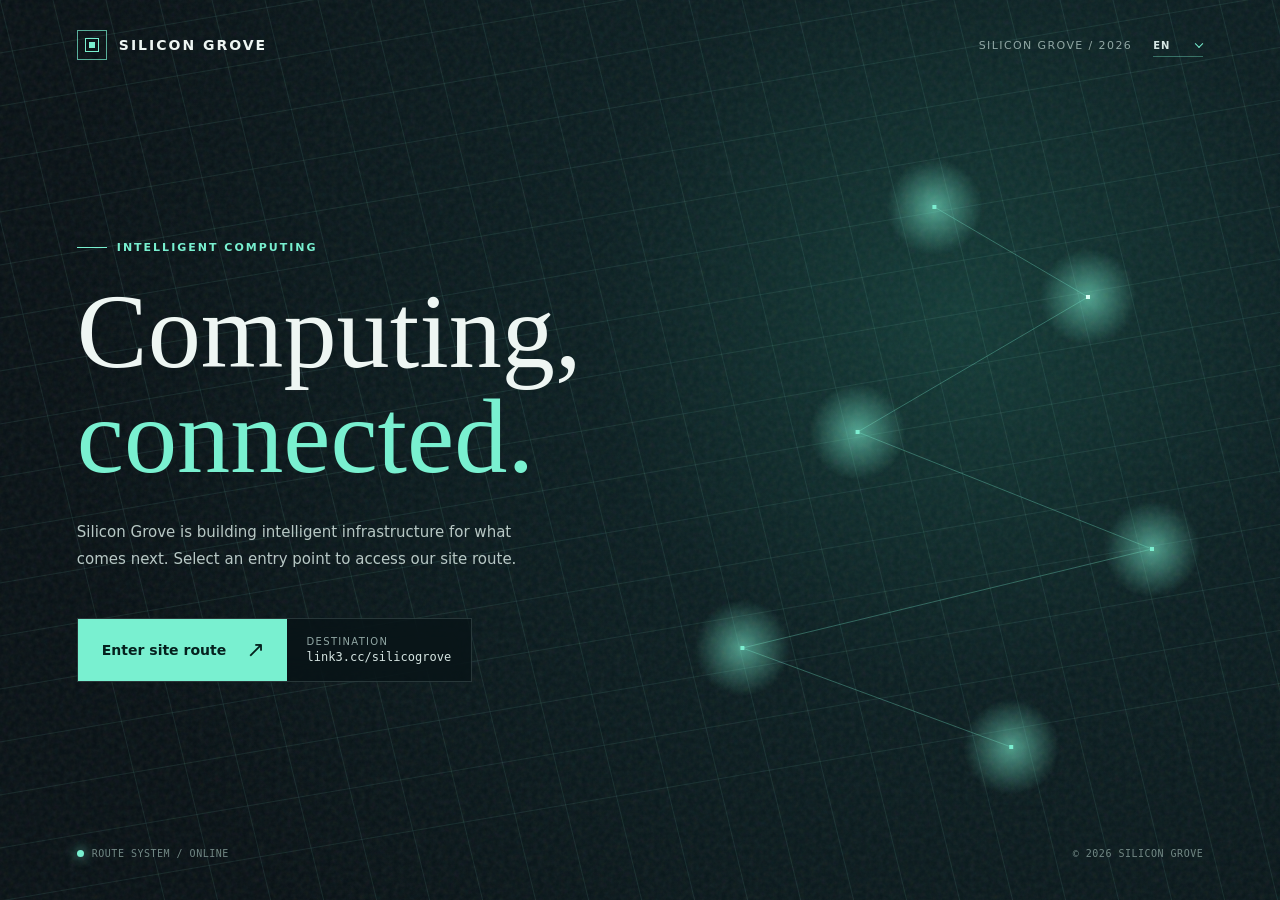
==== index.html @ fe54d69f "feat: add multilingual landing page support" ====
<!doctype html>
<html lang="zh-CN">
  <head>
    <meta charset="UTF-8" />
    <meta name="viewport" content="width=device-width, initial-scale=1" />
    <meta name="theme-color" content="#071014" />
    <meta
      name="description"
      content="硅碳智能 - 面向智能计算的站点路由。"
    />
    <title>硅碳智能 | Silicon Grove</title>
    <style>
      :root {
        color-scheme: dark;
        --ink: #eef6f3;
        --quiet: #91a7a4;
        --line: rgba(200, 234, 226, 0.16);
        --aqua: #79f0d0;
        --deep: #071014;
      }

      * { box-sizing: border-box; }

      html, body { min-height: 100%; }

      body {
        margin: 0;
        overflow-x: hidden;
        color: var(--ink);
        background: var(--deep);
        font-family: Inter, "PingFang SC", "Microsoft YaHei", system-ui, sans-serif;
      }

      #field {
        position: fixed;
        inset: 0;
        width: 100%;
        height: 100%;
        z-index: -2;
      }

      .grain {
        position: fixed;
        inset: 0;
        z-index: -1;
        opacity: .3;
        pointer-events: none;
        background-image: url("data:image/svg+xml,%3Csvg viewBox='0 0 180 180' xmlns='http://www.w3.org/2000/svg'%3E%3Cfilter id='n'%3E%3CfeTurbulence type='fractalNoise' baseFrequency='.9' numOctaves='4' stitchTiles='stitch'/%3E%3C/filter%3E%3Crect width='100%25' height='100%25' filter='url(%23n)' opacity='.28'/%3E%3C/svg%3E");
      }

      .shell {
        min-height: 100svh;
        max-width: 1500px;
        margin: auto;
        padding: 30px clamp(24px, 6vw, 92px) 38px;
        display: grid;
        grid-template-rows: auto 1fr auto;
      }

      header { display: flex; align-items: center; justify-content: space-between; gap: 22px; }

      .mark { display: flex; align-items: center; gap: 12px; }

      .mark-icon {
        width: 30px;
        height: 30px;
        display: grid;
        place-items: center;
        border: 1px solid rgba(121, 240, 208, .7);
        position: relative;
      }

      .mark-icon::before, .mark-icon::after {
        content: "";
        position: absolute;
        inset: 7px;
        border: 1px solid var(--aqua);
      }
      .mark-icon::after { inset: 11px; background: var(--aqua); }

      .mark-text { font-size: 14px; letter-spacing: 2px; font-weight: 600; }
      .header-tools { display: flex; align-items: center; gap: 21px; }
      .locale { color: var(--quiet); font-size: 11px; letter-spacing: 1.4px; }
      .language-picker { position: relative; }
      .language-picker::after { content: ""; position: absolute; right: 1px; top: 50%; width: 5px; height: 5px; border-right: 1px solid var(--aqua); border-bottom: 1px solid var(--aqua); transform: translateY(-70%) rotate(45deg); pointer-events: none; }
      .language-picker select { appearance: none; border: 0; border-bottom: 1px solid rgba(121, 240, 208, .38); border-radius: 0; padding: 5px 17px 5px 0; color: #d7e8e5; background: transparent; font: 600 10px/1 Inter, "PingFang SC", system-ui, sans-serif; letter-spacing: 1px; cursor: pointer; }
      .language-picker select:focus-visible { outline: 1px solid var(--aqua); outline-offset: 5px; }
      .language-picker option { color: var(--ink); background: #0b191c; }

      main { align-self: center; padding: 11vh 0 9vh; }

      .eyebrow {
        display: flex;
        align-items: center;
        gap: 10px;
        color: var(--aqua);
        margin-bottom: 25px;
        font-size: 11px;
        font-weight: 600;
        letter-spacing: 2px;
      }
      .eyebrow::before { content: ""; width: 30px; height: 1px; background: currentColor; }

      h1 {
        max-width: 850px;
        margin: 0;
        font-family: "Songti SC", "Noto Serif SC", Georgia, serif;
        font-size: clamp(52px, 8.3vw, 124px);
        font-weight: 500;
        line-height: .98;
        letter-spacing: 0;
      }
      h1 span { display: block; }
      h1 [data-i18n="headlineAccent"] { color: var(--aqua); }

      .sr-only { position: absolute; width: 1px; height: 1px; padding: 0; margin: -1px; overflow: hidden; clip: rect(0, 0, 0, 0); white-space: nowrap; border: 0; }

      .intro {
        max-width: 450px;
        margin: 31px 0 45px;
        color: #b8c8c5;
        font-size: 15px;
        line-height: 1.8;
      }

      .route {
        display: inline-flex;
        flex-wrap: wrap;
        align-items: stretch;
        border: 1px solid var(--line);
        background: rgba(5, 17, 20, .62);
        backdrop-filter: blur(12px);
      }

      .route a {
        min-height: 62px;
        display: flex;
        align-items: center;
        gap: 20px;
        padding: 0 22px 0 24px;
        color: #05211e;
        background: var(--aqua);
        text-decoration: none;
        font-size: 14px;
        font-weight: 700;
        transition: background .2s ease, transform .2s ease;
      }
      .route a:hover { background: #b8ffe9; }
      .route a:focus-visible { outline: 2px solid white; outline-offset: 3px; }
      .arrow { font-size: 22px; line-height: 1; font-weight: 400; }

      .route-meta {
        min-width: 180px;
        padding: 12px 20px;
        display: grid;
        align-content: center;
        gap: 3px;
      }
      .route-meta span { color: var(--quiet); font-size: 10px; letter-spacing: 1.3px; }
      .route-meta strong { font-family: ui-monospace, SFMono-Regular, Menlo, monospace; color: #d5e4e1; font-size: 12px; font-weight: 500; }

      footer { display: flex; justify-content: space-between; align-items: flex-end; gap: 24px; color: #718784; font-family: ui-monospace, SFMono-Regular, Menlo, monospace; font-size: 10px; line-height: 1.7; letter-spacing: .5px; }
      .status { display: flex; gap: 8px; align-items: center; }
      .status i { width: 7px; height: 7px; display: block; border-radius: 50%; background: var(--aqua); box-shadow: 0 0 12px var(--aqua); }

      @media (max-width: 560px) {
        .shell { padding: 22px 22px 27px; }
        .locale { display: none; }
        .header-tools { gap: 0; }
        main { padding: 9vh 0; }
        h1 { font-size: clamp(48px, 15vw, 76px); }
        .intro { margin: 25px 0 36px; font-size: 14px; }
        .route { display: flex; width: 100%; }
        .route a { flex: 1 1 100%; justify-content: space-between; }
        .route-meta { flex: 1 1 100%; border-top: 1px solid var(--line); }
        footer { align-items: flex-start; flex-direction: column; gap: 10px; }
      }
    </style>
  </head>
  <body>
    <canvas id="field" aria-hidden="true"></canvas>
    <div class="grain" aria-hidden="true"></div>
    <div class="shell">
      <header>
        <div class="mark" aria-label="Silicon Grove">
          <span class="mark-icon" aria-hidden="true"></span>
          <span class="mark-text" data-i18n="brand">硅碳智能</span>
        </div>
        <div class="header-tools">
          <span class="locale">SILICON GROVE / 2026</span>
          <label class="language-picker">
            <span class="sr-only">Language</span>
            <select id="language" aria-label="Language selector">
              <option value="en">EN</option>
              <option value="zh-CN">简中</option>
              <option value="ja">日本語</option>
              <option value="es">ES</option>
              <option value="fr">FR</option>
              <option value="ru">RU</option>
              <option value="ko">한국어</option>
              <option value="zh-TW">繁中</option>
            </select>
          </label>
        </div>
      </header>

      <main>
        <div class="eyebrow" data-i18n="eyebrow">INTELLIGENT COMPUTING</div>
        <h1><span data-i18n="headline">连接计算的</span><span data-i18n="headlineAccent">下一种可能</span></h1>
        <p class="intro" data-i18n="intro">硅碳智能正在构建面向未来的智能基础设施。请选择入口，进入我们的站点路由。</p>
        <div class="route">
          <a id="route-link" href="https://link3.cc/silicogrove" target="_blank" rel="noopener noreferrer" aria-label="Enter Silicon Grove site route (opens in a new window)">
            <span data-i18n="cta">进入站点路由</span><span class="arrow" aria-hidden="true">&#8599;</span>
          </a>
          <div class="route-meta">
            <span data-i18n="destination">DESTINATION</span>
            <strong>link3.cc/silicogrove</strong>
          </div>
        </div>
      </main>

      <footer>
        <div class="status"><i></i><span data-i18n="status">ROUTE SYSTEM / ONLINE</span></div>
        <span>&copy; 2026 SILICON GROVE</span>
      </footer>
    </div>
    <script>
      const translations = {
        en: { brand: 'SILICON GROVE', eyebrow: 'INTELLIGENT COMPUTING', headline: 'Computing,', headlineAccent: 'connected.', intro: 'Silicon Grove is building intelligent infrastructure for what comes next. Select an entry point to access our site route.', cta: 'Enter site route', destination: 'DESTINATION', status: 'ROUTE SYSTEM / ONLINE', title: 'Silicon Grove | Intelligent Computing', description: 'Silicon Grove - a route to intelligent computing.', aria: 'Enter the Silicon Grove site route (opens in a new window)' },
        'zh-CN': { brand: '硅碳智能', eyebrow: 'INTELLIGENT COMPUTING', headline: '连接计算的', headlineAccent: '下一种可能', intro: '硅碳智能正在构建面向未来的智能基础设施。请选择入口，进入我们的站点路由。', cta: '进入站点路由', destination: 'DESTINATION', status: 'ROUTE SYSTEM / ONLINE', title: '硅碳智能 | Silicon Grove', description: '硅碳智能 - 面向智能计算的站点路由。', aria: '进入硅碳智能站点路由（新窗口打开）' },
        ja: { brand: 'シリコン・グローブ', eyebrow: 'INTELLIGENT COMPUTING', headline: '計算をつなぐ、', headlineAccent: '次の可能性。', intro: 'Silicon Grove は、次代に向けたインテリジェント・インフラストラクチャを構築しています。入口を選択し、サイトルートへお進みください。', cta: 'サイトルートへ', destination: 'DESTINATION', status: 'ROUTE SYSTEM / ONLINE', title: 'Silicon Grove | インテリジェント・コンピューティング', description: 'Silicon Grove - インテリジェント・コンピューティングへのルート。', aria: 'Silicon Grove のサイトルートへ進む（新しいウィンドウで開きます）' },
        es: { brand: 'SILICON GROVE', eyebrow: 'COMPUTACIÓN INTELIGENTE', headline: 'Conectar el', headlineAccent: 'cómputo.', intro: 'Silicon Grove construye infraestructura inteligente para el futuro. Elige un acceso para entrar a nuestra ruta del sitio.', cta: 'Entrar a la ruta', destination: 'DESTINO', status: 'SISTEMA DE RUTA / EN LÍNEA', title: 'Silicon Grove | Computación inteligente', description: 'Silicon Grove - una ruta hacia la computación inteligente.', aria: 'Entrar a la ruta del sitio de Silicon Grove (se abre en una ventana nueva)' },
        fr: { brand: 'SILICON GROVE', eyebrow: 'INFORMATIQUE INTELLIGENTE', headline: 'Relier le', headlineAccent: 'calcul.', intro: 'Silicon Grove construit une infrastructure intelligente pour l’avenir. Sélectionnez une entrée pour accéder à notre itinéraire.', cta: 'Accéder au site', destination: 'DESTINATION', status: 'SYSTÈME DE ROUTAGE / EN LIGNE', title: 'Silicon Grove | Informatique intelligente', description: 'Silicon Grove - une voie vers l’informatique intelligente.', aria: 'Accéder à l’itinéraire du site Silicon Grove (s’ouvre dans une nouvelle fenêtre)' },
        ru: { brand: 'SILICON GROVE', eyebrow: 'ИНТЕЛЛЕКТУАЛЬНЫЕ ВЫЧИСЛЕНИЯ', headline: 'Соединяя', headlineAccent: 'вычисления.', intro: 'Silicon Grove создаёт интеллектуальную инфраструктуру для будущего. Выберите вход, чтобы перейти к маршруту сайта.', cta: 'Перейти к сайту', destination: 'НАЗНАЧЕНИЕ', status: 'СИСТЕМА МАРШРУТИЗАЦИИ / В СЕТИ', title: 'Silicon Grove | Интеллектуальные вычисления', description: 'Silicon Grove — маршрут к интеллектуальным вычислениям.', aria: 'Перейти к маршруту сайта Silicon Grove (откроется в новом окне)' },
        ko: { brand: '실리콘 그로브', eyebrow: 'INTELLIGENT COMPUTING', headline: '컴퓨팅을 잇는', headlineAccent: '다음 가능성.', intro: 'Silicon Grove는 미래를 위한 지능형 인프라를 구축합니다. 입구를 선택해 사이트 경로로 이동하세요.', cta: '사이트 경로로 이동', destination: 'DESTINATION', status: 'ROUTE SYSTEM / ONLINE', title: 'Silicon Grove | 지능형 컴퓨팅', description: 'Silicon Grove - 지능형 컴퓨팅을 향한 경로.', aria: 'Silicon Grove 사이트 경로로 이동 (새 창에서 열림)' },
        'zh-TW': { brand: '矽碳智能', eyebrow: 'INTELLIGENT COMPUTING', headline: '連結運算的', headlineAccent: '下一種可能', intro: '矽碳智能正在建構面向未來的智慧基礎設施。請選擇入口，進入我們的站點路由。', cta: '進入站點路由', destination: 'DESTINATION', status: 'ROUTE SYSTEM / ONLINE', title: '矽碳智能 | Silicon Grove', description: '矽碳智能 - 面向智慧運算的站點路由。', aria: '進入矽碳智能站點路由（新視窗開啟）' }
      };

      const languageSelect = document.getElementById('language');
      const routeLink = document.getElementById('route-link');
      const preferredLanguage = navigator.language === 'zh-TW' || navigator.language === 'zh-HK' ? 'zh-TW' : navigator.language.startsWith('zh') ? 'zh-CN' : navigator.language.slice(0, 2);
      const initialLanguage = localStorage.getItem('silicon-grove-language') || (translations[preferredLanguage] ? preferredLanguage : 'en');

      function setLanguage(language) {
        const content = translations[language] || translations.en;
        document.documentElement.lang = language;
        document.title = content.title;
        document.querySelector('meta[name="description"]').content = content.description;
        document.querySelectorAll('[data-i18n]').forEach((element) => { element.textContent = content[element.dataset.i18n]; });
        routeLink.setAttribute('aria-label', content.aria);
        languageSelect.value = language;
        localStorage.setItem('silicon-grove-language', language);
      }

      languageSelect.addEventListener('change', (event) => setLanguage(event.target.value));
      setLanguage(initialLanguage);

      const canvas = document.getElementById('field');
      const ctx = canvas.getContext('2d');
      let width, height, dpr;

      function draw() {
        dpr = Math.min(window.devicePixelRatio || 1, 2);
        width = window.innerWidth;
        height = window.innerHeight;
        canvas.width = width * dpr;
        canvas.height = height * dpr;
        canvas.style.width = width + 'px';
        canvas.style.height = height + 'px';
        ctx.setTransform(dpr, 0, 0, dpr, 0, 0);
        const gradient = ctx.createRadialGradient(width * .75, height * .35, 0, width * .75, height * .35, Math.max(width, height) * .7);
        gradient.addColorStop(0, '#123a36');
        gradient.addColorStop(.42, '#0a1d20');
        gradient.addColorStop(1, '#071014');
        ctx.fillStyle = gradient;
        ctx.fillRect(0, 0, width, height);

        const spacing = Math.max(48, Math.round(width / 24));
        ctx.strokeStyle = 'rgba(139, 223, 204, 0.10)';
        ctx.lineWidth = 1;
        for (let x = -spacing; x < width + spacing; x += spacing) {
          ctx.beginPath(); ctx.moveTo(x, 0); ctx.lineTo(x + width * .17, height); ctx.stroke();
        }
        for (let y = 0; y < height + spacing; y += spacing) {
          ctx.beginPath(); ctx.moveTo(0, y); ctx.lineTo(width, y - width * .17); ctx.stroke();
        }

        const nodes = [ [.73,.23], [.85,.33], [.67,.48], [.9,.61], [.58,.72], [.79,.83] ];
        ctx.strokeStyle = 'rgba(121, 240, 208, .32)';
        ctx.lineWidth = 1;
        for (let i = 0; i < nodes.length - 1; i++) {
          ctx.beginPath(); ctx.moveTo(nodes[i][0] * width, nodes[i][1] * height); ctx.lineTo(nodes[i + 1][0] * width, nodes[i + 1][1] * height); ctx.stroke();
        }
        nodes.forEach(([x, y], i) => {
          const px = x * width, py = y * height;
          const glow = ctx.createRadialGradient(px, py, 0, px, py, 48);
          glow.addColorStop(0, 'rgba(121, 240, 208, .6)'); glow.addColorStop(1, 'rgba(121, 240, 208, 0)');
          ctx.fillStyle = glow; ctx.fillRect(px - 48, py - 48, 96, 96);
          ctx.fillStyle = i === 1 ? '#d9fff4' : '#79f0d0'; ctx.fillRect(px - 2, py - 2, 4, 4);
        });
      }
      draw();
      window.addEventListener('resize', draw, { passive: true });
    </script>
  </body>
</html>
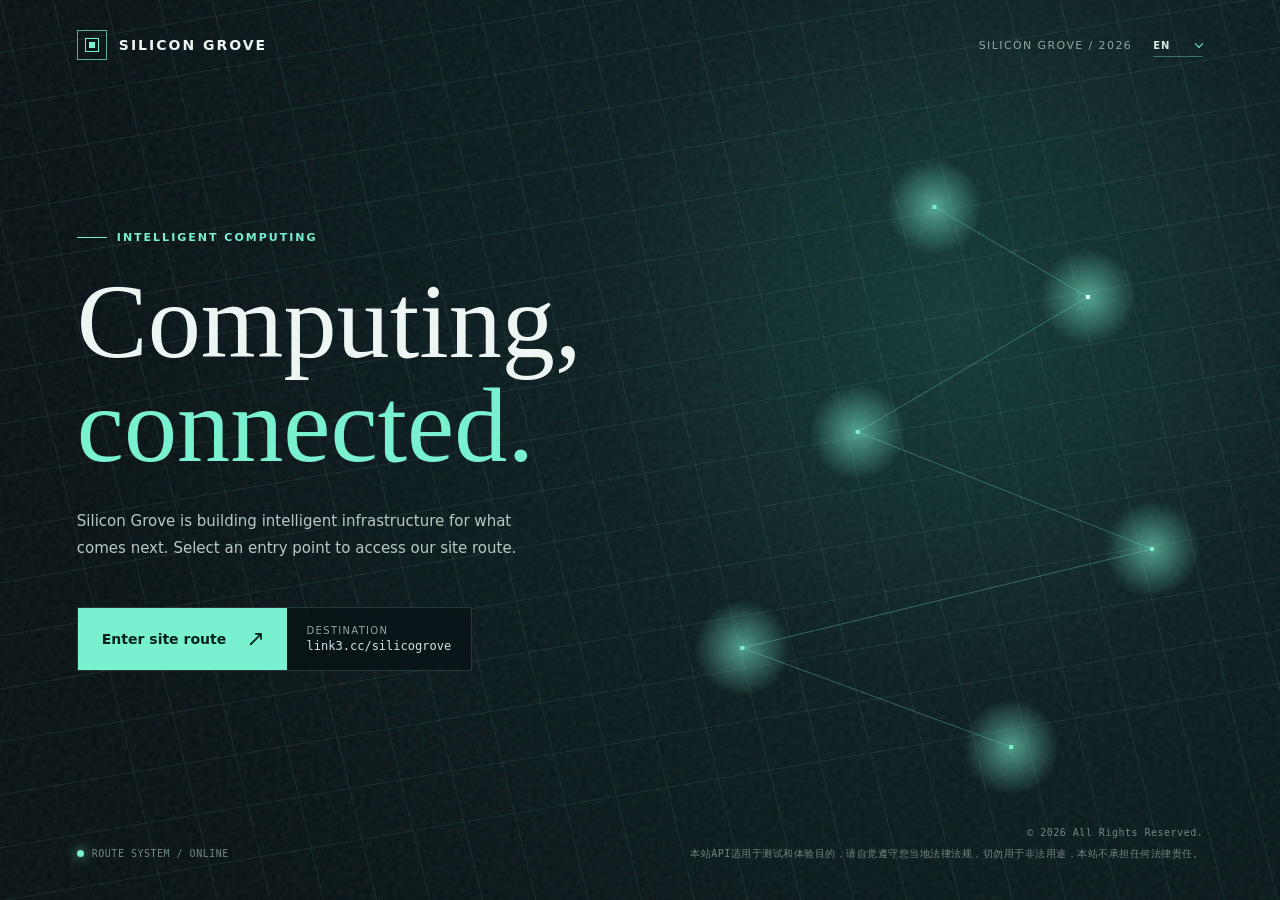
==== commit 9525badc: "Update site branding and footer notice" ====
--- a/index.html
+++ b/index.html
@@ -6,9 +6,9 @@
     <meta name="theme-color" content="#071014" />
     <meta
       name="description"
-      content="硅碳智能 - 面向智能计算的站点路由。"
+      content="硅碳森林 - 面向智能计算的站点路由。"
     />
-    <title>硅碳智能 | Silicon Grove</title>
+    <title>硅碳森林 | Silicon Grove</title>
     <style>
       :root {
         color-scheme: dark;
@@ -162,6 +162,9 @@
       footer { display: flex; justify-content: space-between; align-items: flex-end; gap: 24px; color: #718784; font-family: ui-monospace, SFMono-Regular, Menlo, monospace; font-size: 10px; line-height: 1.7; letter-spacing: .5px; }
       .status { display: flex; gap: 8px; align-items: center; }
       .status i { width: 7px; height: 7px; display: block; border-radius: 50%; background: var(--aqua); box-shadow: 0 0 12px var(--aqua); }
+      .legal { max-width: 720px; text-align: right; }
+      .legal p { margin: 0; }
+      .legal p + p { margin-top: 4px; }
 
       @media (max-width: 560px) {
         .shell { padding: 22px 22px 27px; }
@@ -174,6 +177,7 @@
         .route a { flex: 1 1 100%; justify-content: space-between; }
         .route-meta { flex: 1 1 100%; border-top: 1px solid var(--line); }
         footer { align-items: flex-start; flex-direction: column; gap: 10px; }
+        .legal { max-width: none; text-align: left; }
       }
     </style>
   </head>
@@ -184,7 +188,7 @@
       <header>
         <div class="mark" aria-label="Silicon Grove">
           <span class="mark-icon" aria-hidden="true"></span>
-          <span class="mark-text" data-i18n="brand">硅碳智能</span>
+          <span class="mark-text" data-i18n="brand">硅碳森林</span>
         </div>
         <div class="header-tools">
           <span class="locale">SILICON GROVE / 2026</span>
@@ -207,7 +211,7 @@
       <main>
         <div class="eyebrow" data-i18n="eyebrow">INTELLIGENT COMPUTING</div>
         <h1><span data-i18n="headline">连接计算的</span><span data-i18n="headlineAccent">下一种可能</span></h1>
-        <p class="intro" data-i18n="intro">硅碳智能正在构建面向未来的智能基础设施。请选择入口，进入我们的站点路由。</p>
+        <p class="intro" data-i18n="intro">硅碳森林正在构建面向未来的智能基础设施。请选择入口，进入我们的站点路由。</p>
         <div class="route">
           <a id="route-link" href="https://link3.cc/silicogrove" target="_blank" rel="noopener noreferrer" aria-label="Enter Silicon Grove site route (opens in a new window)">
             <span data-i18n="cta">进入站点路由</span><span class="arrow" aria-hidden="true">&#8599;</span>
@@ -221,19 +225,22 @@
 
       <footer>
         <div class="status"><i></i><span data-i18n="status">ROUTE SYSTEM / ONLINE</span></div>
-        <span>&copy; 2026 SILICON GROVE</span>
+        <div class="legal">
+          <p>&copy; 2026 All Rights Reserved.</p>
+          <p>本站API适用于测试和体验目的，请自觉遵守您当地法律法规，切勿用于非法用途，本站不承担任何法律责任。</p>
+        </div>
       </footer>
     </div>
     <script>
       const translations = {
         en: { brand: 'SILICON GROVE', eyebrow: 'INTELLIGENT COMPUTING', headline: 'Computing,', headlineAccent: 'connected.', intro: 'Silicon Grove is building intelligent infrastructure for what comes next. Select an entry point to access our site route.', cta: 'Enter site route', destination: 'DESTINATION', status: 'ROUTE SYSTEM / ONLINE', title: 'Silicon Grove | Intelligent Computing', description: 'Silicon Grove - a route to intelligent computing.', aria: 'Enter the Silicon Grove site route (opens in a new window)' },
-        'zh-CN': { brand: '硅碳智能', eyebrow: 'INTELLIGENT COMPUTING', headline: '连接计算的', headlineAccent: '下一种可能', intro: '硅碳智能正在构建面向未来的智能基础设施。请选择入口，进入我们的站点路由。', cta: '进入站点路由', destination: 'DESTINATION', status: 'ROUTE SYSTEM / ONLINE', title: '硅碳智能 | Silicon Grove', description: '硅碳智能 - 面向智能计算的站点路由。', aria: '进入硅碳智能站点路由（新窗口打开）' },
+        'zh-CN': { brand: '硅碳森林', eyebrow: 'INTELLIGENT COMPUTING', headline: '连接计算的', headlineAccent: '下一种可能', intro: '硅碳森林正在构建面向未来的智能基础设施。请选择入口，进入我们的站点路由。', cta: '进入站点路由', destination: 'DESTINATION', status: 'ROUTE SYSTEM / ONLINE', title: '硅碳森林 | Silicon Grove', description: '硅碳森林 - 面向智能计算的站点路由。', aria: '进入硅碳森林站点路由（新窗口打开）' },
         ja: { brand: 'シリコン・グローブ', eyebrow: 'INTELLIGENT COMPUTING', headline: '計算をつなぐ、', headlineAccent: '次の可能性。', intro: 'Silicon Grove は、次代に向けたインテリジェント・インフラストラクチャを構築しています。入口を選択し、サイトルートへお進みください。', cta: 'サイトルートへ', destination: 'DESTINATION', status: 'ROUTE SYSTEM / ONLINE', title: 'Silicon Grove | インテリジェント・コンピューティング', description: 'Silicon Grove - インテリジェント・コンピューティングへのルート。', aria: 'Silicon Grove のサイトルートへ進む（新しいウィンドウで開きます）' },
         es: { brand: 'SILICON GROVE', eyebrow: 'COMPUTACIÓN INTELIGENTE', headline: 'Conectar el', headlineAccent: 'cómputo.', intro: 'Silicon Grove construye infraestructura inteligente para el futuro. Elige un acceso para entrar a nuestra ruta del sitio.', cta: 'Entrar a la ruta', destination: 'DESTINO', status: 'SISTEMA DE RUTA / EN LÍNEA', title: 'Silicon Grove | Computación inteligente', description: 'Silicon Grove - una ruta hacia la computación inteligente.', aria: 'Entrar a la ruta del sitio de Silicon Grove (se abre en una ventana nueva)' },
         fr: { brand: 'SILICON GROVE', eyebrow: 'INFORMATIQUE INTELLIGENTE', headline: 'Relier le', headlineAccent: 'calcul.', intro: 'Silicon Grove construit une infrastructure intelligente pour l’avenir. Sélectionnez une entrée pour accéder à notre itinéraire.', cta: 'Accéder au site', destination: 'DESTINATION', status: 'SYSTÈME DE ROUTAGE / EN LIGNE', title: 'Silicon Grove | Informatique intelligente', description: 'Silicon Grove - une voie vers l’informatique intelligente.', aria: 'Accéder à l’itinéraire du site Silicon Grove (s’ouvre dans une nouvelle fenêtre)' },
         ru: { brand: 'SILICON GROVE', eyebrow: 'ИНТЕЛЛЕКТУАЛЬНЫЕ ВЫЧИСЛЕНИЯ', headline: 'Соединяя', headlineAccent: 'вычисления.', intro: 'Silicon Grove создаёт интеллектуальную инфраструктуру для будущего. Выберите вход, чтобы перейти к маршруту сайта.', cta: 'Перейти к сайту', destination: 'НАЗНАЧЕНИЕ', status: 'СИСТЕМА МАРШРУТИЗАЦИИ / В СЕТИ', title: 'Silicon Grove | Интеллектуальные вычисления', description: 'Silicon Grove — маршрут к интеллектуальным вычислениям.', aria: 'Перейти к маршруту сайта Silicon Grove (откроется в новом окне)' },
         ko: { brand: '실리콘 그로브', eyebrow: 'INTELLIGENT COMPUTING', headline: '컴퓨팅을 잇는', headlineAccent: '다음 가능성.', intro: 'Silicon Grove는 미래를 위한 지능형 인프라를 구축합니다. 입구를 선택해 사이트 경로로 이동하세요.', cta: '사이트 경로로 이동', destination: 'DESTINATION', status: 'ROUTE SYSTEM / ONLINE', title: 'Silicon Grove | 지능형 컴퓨팅', description: 'Silicon Grove - 지능형 컴퓨팅을 향한 경로.', aria: 'Silicon Grove 사이트 경로로 이동 (새 창에서 열림)' },
-        'zh-TW': { brand: '矽碳智能', eyebrow: 'INTELLIGENT COMPUTING', headline: '連結運算的', headlineAccent: '下一種可能', intro: '矽碳智能正在建構面向未來的智慧基礎設施。請選擇入口，進入我們的站點路由。', cta: '進入站點路由', destination: 'DESTINATION', status: 'ROUTE SYSTEM / ONLINE', title: '矽碳智能 | Silicon Grove', description: '矽碳智能 - 面向智慧運算的站點路由。', aria: '進入矽碳智能站點路由（新視窗開啟）' }
+        'zh-TW': { brand: '矽碳森林', eyebrow: 'INTELLIGENT COMPUTING', headline: '連結運算的', headlineAccent: '下一種可能', intro: '矽碳森林正在建構面向未來的智慧基礎設施。請選擇入口，進入我們的站點路由。', cta: '進入站點路由', destination: 'DESTINATION', status: 'ROUTE SYSTEM / ONLINE', title: '矽碳森林 | Silicon Grove', description: '矽碳森林 - 面向智慧運算的站點路由。', aria: '進入矽碳森林站點路由（新視窗開啟）' }
       };
 
       const languageSelect = document.getElementById('language');
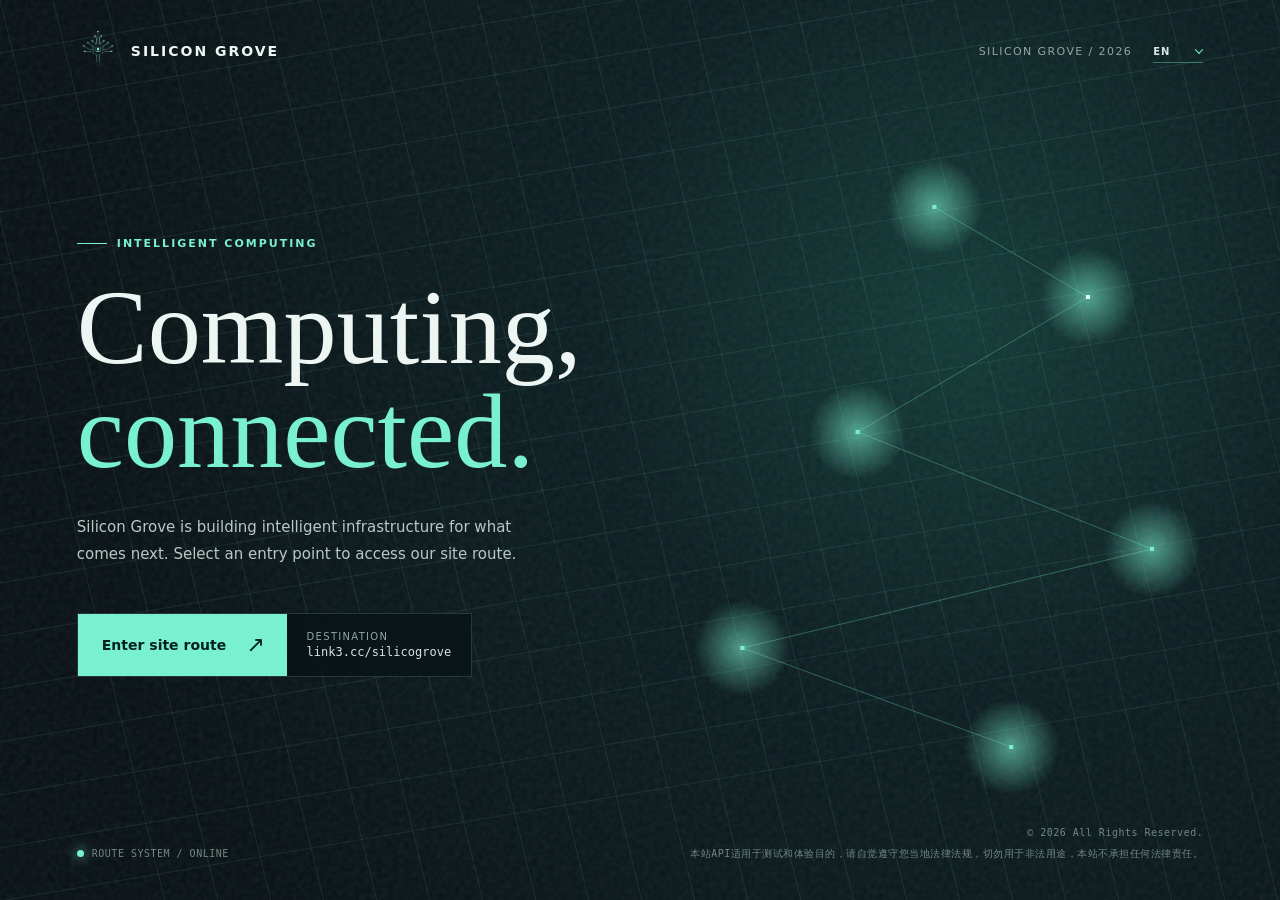
==== commit 385df9e8: "Replace site logo assets" ====
--- a/index.html
+++ b/index.html
@@ -1,14 +1,15 @@
 <!doctype html>
-<html lang="zh-CN">
+<html lang="en">
   <head>
     <meta charset="UTF-8" />
     <meta name="viewport" content="width=device-width, initial-scale=1" />
     <meta name="theme-color" content="#071014" />
+    <link rel="icon" href="/favicon.png" type="image/png" />
     <meta
       name="description"
-      content="硅碳森林 - 面向智能计算的站点路由。"
+      content="Silicon Grove - a route to intelligent computing."
     />
-    <title>硅碳森林 | Silicon Grove</title>
+    <title>Silicon Grove | Intelligent Computing</title>
     <style>
       :root {
         color-scheme: dark;
@@ -62,21 +63,12 @@
       .mark { display: flex; align-items: center; gap: 12px; }
 
       .mark-icon {
-        width: 30px;
-        height: 30px;
-        display: grid;
-        place-items: center;
-        border: 1px solid rgba(121, 240, 208, .7);
-        position: relative;
-      }
-
-      .mark-icon::before, .mark-icon::after {
-        content: "";
-        position: absolute;
-        inset: 7px;
-        border: 1px solid var(--aqua);
-      }
-      .mark-icon::after { inset: 11px; background: var(--aqua); }
+        width: 42px;
+        height: 42px;
+        display: block;
+        flex: 0 0 42px;
+        object-fit: contain;
+      }
 
       .mark-text { font-size: 14px; letter-spacing: 2px; font-weight: 600; }
       .header-tools { display: flex; align-items: center; gap: 21px; }
@@ -187,8 +179,8 @@
     <div class="shell">
       <header>
         <div class="mark" aria-label="Silicon Grove">
-          <span class="mark-icon" aria-hidden="true"></span>
-          <span class="mark-text" data-i18n="brand">硅碳森林</span>
+          <img class="mark-icon" src="/assets/silicogrove-mark.png" alt="" />
+          <span class="mark-text" data-i18n="brand">SILICON GROVE</span>
         </div>
         <div class="header-tools">
           <span class="locale">SILICON GROVE / 2026</span>
@@ -210,11 +202,11 @@
 
       <main>
         <div class="eyebrow" data-i18n="eyebrow">INTELLIGENT COMPUTING</div>
-        <h1><span data-i18n="headline">连接计算的</span><span data-i18n="headlineAccent">下一种可能</span></h1>
-        <p class="intro" data-i18n="intro">硅碳森林正在构建面向未来的智能基础设施。请选择入口，进入我们的站点路由。</p>
+        <h1><span data-i18n="headline">Computing,</span><span data-i18n="headlineAccent">connected.</span></h1>
+        <p class="intro" data-i18n="intro">Silicon Grove is building intelligent infrastructure for what comes next. Select an entry point to access our site route.</p>
         <div class="route">
           <a id="route-link" href="https://link3.cc/silicogrove" target="_blank" rel="noopener noreferrer" aria-label="Enter Silicon Grove site route (opens in a new window)">
-            <span data-i18n="cta">进入站点路由</span><span class="arrow" aria-hidden="true">&#8599;</span>
+            <span data-i18n="cta">Enter site route</span><span class="arrow" aria-hidden="true">&#8599;</span>
           </a>
           <div class="route-meta">
             <span data-i18n="destination">DESTINATION</span>
@@ -245,8 +237,7 @@
 
       const languageSelect = document.getElementById('language');
       const routeLink = document.getElementById('route-link');
-      const preferredLanguage = navigator.language === 'zh-TW' || navigator.language === 'zh-HK' ? 'zh-TW' : navigator.language.startsWith('zh') ? 'zh-CN' : navigator.language.slice(0, 2);
-      const initialLanguage = localStorage.getItem('silicon-grove-language') || (translations[preferredLanguage] ? preferredLanguage : 'en');
+      const initialLanguage = localStorage.getItem('silicon-grove-language') || 'en';
 
       function setLanguage(language) {
         const content = translations[language] || translations.en;
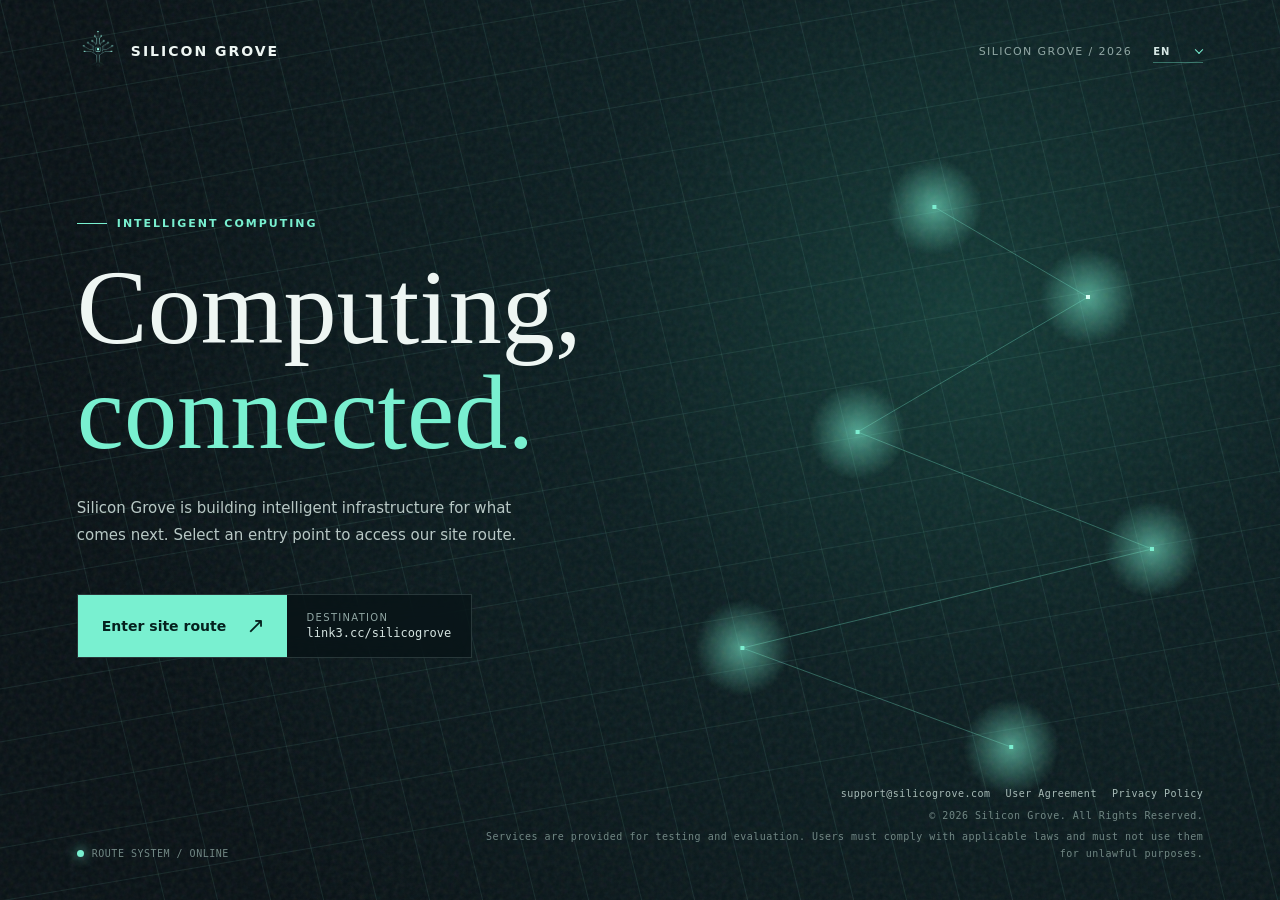
==== commit b5312c7f: "Add multilingual legal and contact footer" ====
--- a/index.html
+++ b/index.html
@@ -157,6 +157,21 @@
       .legal { max-width: 720px; text-align: right; }
       .legal p { margin: 0; }
       .legal p + p { margin-top: 4px; }
+      .footer-links { margin-bottom: 5px; display: flex; flex-wrap: wrap; justify-content: flex-end; gap: 7px 15px; }
+      .footer-links a, .footer-links button { padding: 0; border: 0; color: #a7bbb7; background: none; font: inherit; letter-spacing: inherit; text-decoration: none; cursor: pointer; }
+      .footer-links a:hover, .footer-links button:hover { color: var(--aqua); }
+      .footer-links a:focus-visible, .footer-links button:focus-visible { outline: 1px solid var(--aqua); outline-offset: 4px; }
+
+      .legal-dialog { width: min(680px, calc(100vw - 36px)); max-height: min(760px, calc(100svh - 36px)); padding: 0; border: 1px solid rgba(121, 240, 208, .3); color: var(--ink); background: #0a171a; box-shadow: 0 24px 80px rgba(0, 0, 0, .55); }
+      .legal-dialog::backdrop { background: rgba(2, 8, 10, .78); backdrop-filter: blur(5px); }
+      .dialog-header { min-height: 68px; padding: 18px 20px 18px 24px; display: flex; align-items: center; justify-content: space-between; gap: 20px; border-bottom: 1px solid var(--line); }
+      .dialog-header h2 { margin: 0; font-size: 18px; font-weight: 600; }
+      .dialog-close { width: 32px; height: 32px; flex: 0 0 32px; display: grid; place-items: center; padding: 0; border: 1px solid var(--line); color: var(--ink); background: transparent; font-size: 22px; line-height: 1; cursor: pointer; }
+      .dialog-close:hover { border-color: var(--aqua); color: var(--aqua); }
+      .dialog-close:focus-visible { outline: 2px solid var(--aqua); outline-offset: 2px; }
+      .dialog-body { max-height: calc(100svh - 142px); padding: 22px 24px 28px; overflow-y: auto; color: #b8c8c5; font-size: 14px; line-height: 1.8; }
+      .dialog-body p { margin: 0 0 16px; }
+      .dialog-body p:last-child { margin-bottom: 0; }
 
       @media (max-width: 560px) {
         .shell { padding: 22px 22px 27px; }
@@ -170,6 +185,9 @@
         .route-meta { flex: 1 1 100%; border-top: 1px solid var(--line); }
         footer { align-items: flex-start; flex-direction: column; gap: 10px; }
         .legal { max-width: none; text-align: left; }
+        .footer-links { justify-content: flex-start; }
+        .dialog-header { padding-left: 18px; }
+        .dialog-body { padding: 20px 18px 24px; }
       }
     </style>
   </head>
@@ -218,39 +236,240 @@
       <footer>
         <div class="status"><i></i><span data-i18n="status">ROUTE SYSTEM / ONLINE</span></div>
         <div class="legal">
-          <p>&copy; 2026 All Rights Reserved.</p>
-          <p>本站API适用于测试和体验目的，请自觉遵守您当地法律法规，切勿用于非法用途，本站不承担任何法律责任。</p>
+          <nav class="footer-links" aria-label="Legal and contact">
+            <a href="mailto:support@silicogrove.com">support@silicogrove.com</a>
+            <button type="button" data-legal="terms" data-i18n="terms">User Agreement</button>
+            <button type="button" data-legal="privacy" data-i18n="privacy">Privacy Policy</button>
+          </nav>
+          <p data-i18n="copyright">&copy; 2026 Silicon Grove. All Rights Reserved.</p>
+          <p data-i18n="disclaimer">Services are provided for testing and evaluation. Users must comply with applicable laws and must not use them for unlawful purposes.</p>
         </div>
       </footer>
     </div>
+    <dialog class="legal-dialog" id="legal-dialog" aria-labelledby="legal-title">
+      <div class="dialog-header">
+        <h2 id="legal-title"></h2>
+        <button class="dialog-close" id="legal-close" type="button" aria-label="Close">&times;</button>
+      </div>
+      <div class="dialog-body" id="legal-body"></div>
+    </dialog>
     <script>
       const translations = {
-        en: { brand: 'SILICON GROVE', eyebrow: 'INTELLIGENT COMPUTING', headline: 'Computing,', headlineAccent: 'connected.', intro: 'Silicon Grove is building intelligent infrastructure for what comes next. Select an entry point to access our site route.', cta: 'Enter site route', destination: 'DESTINATION', status: 'ROUTE SYSTEM / ONLINE', title: 'Silicon Grove | Intelligent Computing', description: 'Silicon Grove - a route to intelligent computing.', aria: 'Enter the Silicon Grove site route (opens in a new window)' },
-        'zh-CN': { brand: '硅碳森林', eyebrow: 'INTELLIGENT COMPUTING', headline: '连接计算的', headlineAccent: '下一种可能', intro: '硅碳森林正在构建面向未来的智能基础设施。请选择入口，进入我们的站点路由。', cta: '进入站点路由', destination: 'DESTINATION', status: 'ROUTE SYSTEM / ONLINE', title: '硅碳森林 | Silicon Grove', description: '硅碳森林 - 面向智能计算的站点路由。', aria: '进入硅碳森林站点路由（新窗口打开）' },
-        ja: { brand: 'シリコン・グローブ', eyebrow: 'INTELLIGENT COMPUTING', headline: '計算をつなぐ、', headlineAccent: '次の可能性。', intro: 'Silicon Grove は、次代に向けたインテリジェント・インフラストラクチャを構築しています。入口を選択し、サイトルートへお進みください。', cta: 'サイトルートへ', destination: 'DESTINATION', status: 'ROUTE SYSTEM / ONLINE', title: 'Silicon Grove | インテリジェント・コンピューティング', description: 'Silicon Grove - インテリジェント・コンピューティングへのルート。', aria: 'Silicon Grove のサイトルートへ進む（新しいウィンドウで開きます）' },
-        es: { brand: 'SILICON GROVE', eyebrow: 'COMPUTACIÓN INTELIGENTE', headline: 'Conectar el', headlineAccent: 'cómputo.', intro: 'Silicon Grove construye infraestructura inteligente para el futuro. Elige un acceso para entrar a nuestra ruta del sitio.', cta: 'Entrar a la ruta', destination: 'DESTINO', status: 'SISTEMA DE RUTA / EN LÍNEA', title: 'Silicon Grove | Computación inteligente', description: 'Silicon Grove - una ruta hacia la computación inteligente.', aria: 'Entrar a la ruta del sitio de Silicon Grove (se abre en una ventana nueva)' },
-        fr: { brand: 'SILICON GROVE', eyebrow: 'INFORMATIQUE INTELLIGENTE', headline: 'Relier le', headlineAccent: 'calcul.', intro: 'Silicon Grove construit une infrastructure intelligente pour l’avenir. Sélectionnez une entrée pour accéder à notre itinéraire.', cta: 'Accéder au site', destination: 'DESTINATION', status: 'SYSTÈME DE ROUTAGE / EN LIGNE', title: 'Silicon Grove | Informatique intelligente', description: 'Silicon Grove - une voie vers l’informatique intelligente.', aria: 'Accéder à l’itinéraire du site Silicon Grove (s’ouvre dans une nouvelle fenêtre)' },
-        ru: { brand: 'SILICON GROVE', eyebrow: 'ИНТЕЛЛЕКТУАЛЬНЫЕ ВЫЧИСЛЕНИЯ', headline: 'Соединяя', headlineAccent: 'вычисления.', intro: 'Silicon Grove создаёт интеллектуальную инфраструктуру для будущего. Выберите вход, чтобы перейти к маршруту сайта.', cta: 'Перейти к сайту', destination: 'НАЗНАЧЕНИЕ', status: 'СИСТЕМА МАРШРУТИЗАЦИИ / В СЕТИ', title: 'Silicon Grove | Интеллектуальные вычисления', description: 'Silicon Grove — маршрут к интеллектуальным вычислениям.', aria: 'Перейти к маршруту сайта Silicon Grove (откроется в новом окне)' },
-        ko: { brand: '실리콘 그로브', eyebrow: 'INTELLIGENT COMPUTING', headline: '컴퓨팅을 잇는', headlineAccent: '다음 가능성.', intro: 'Silicon Grove는 미래를 위한 지능형 인프라를 구축합니다. 입구를 선택해 사이트 경로로 이동하세요.', cta: '사이트 경로로 이동', destination: 'DESTINATION', status: 'ROUTE SYSTEM / ONLINE', title: 'Silicon Grove | 지능형 컴퓨팅', description: 'Silicon Grove - 지능형 컴퓨팅을 향한 경로.', aria: 'Silicon Grove 사이트 경로로 이동 (새 창에서 열림)' },
-        'zh-TW': { brand: '矽碳森林', eyebrow: 'INTELLIGENT COMPUTING', headline: '連結運算的', headlineAccent: '下一種可能', intro: '矽碳森林正在建構面向未來的智慧基礎設施。請選擇入口，進入我們的站點路由。', cta: '進入站點路由', destination: 'DESTINATION', status: 'ROUTE SYSTEM / ONLINE', title: '矽碳森林 | Silicon Grove', description: '矽碳森林 - 面向智慧運算的站點路由。', aria: '進入矽碳森林站點路由（新視窗開啟）' }
+        en: { brand: 'SILICON GROVE', eyebrow: 'INTELLIGENT COMPUTING', headline: 'Computing,', headlineAccent: 'connected.', intro: 'Silicon Grove is building intelligent infrastructure for what comes next. Select an entry point to access our site route.', cta: 'Enter site route', destination: 'DESTINATION', status: 'ROUTE SYSTEM / ONLINE', terms: 'User Agreement', privacy: 'Privacy Policy', copyright: '© 2026 Silicon Grove. All Rights Reserved.', disclaimer: 'Services are provided for testing and evaluation. Users must comply with applicable laws and must not use them for unlawful purposes.', title: 'Silicon Grove | Intelligent Computing', description: 'Silicon Grove - a route to intelligent computing.', aria: 'Enter the Silicon Grove site route (opens in a new window)' },
+        'zh-CN': { brand: '硅碳森林', eyebrow: 'INTELLIGENT COMPUTING', headline: '连接计算的', headlineAccent: '下一种可能', intro: '硅碳森林正在构建面向未来的智能基础设施。请选择入口，进入我们的站点路由。', cta: '进入站点路由', destination: 'DESTINATION', status: 'ROUTE SYSTEM / ONLINE', terms: '用户协议', privacy: '隐私政策', copyright: '© 2026 硅碳森林。保留所有权利。', disclaimer: '本站服务仅用于测试和体验。用户须遵守所在地适用法律法规，不得将服务用于任何违法用途。', title: '硅碳森林 | Silicon Grove', description: '硅碳森林 - 面向智能计算的站点路由。', aria: '进入硅碳森林站点路由（新窗口打开）' },
+        ja: { brand: 'シリコン・グローブ', eyebrow: 'INTELLIGENT COMPUTING', headline: '計算をつなぐ、', headlineAccent: '次の可能性。', intro: 'Silicon Grove は、次代に向けたインテリジェント・インフラストラクチャを構築しています。入口を選択し、サイトルートへお進みください。', cta: 'サイトルートへ', destination: 'DESTINATION', status: 'ROUTE SYSTEM / ONLINE', terms: '利用規約', privacy: 'プライバシーポリシー', copyright: '© 2026 Silicon Grove. All Rights Reserved.', disclaimer: '本サービスはテストおよび評価目的で提供されます。適用法令を遵守し、違法な目的で使用しないでください。', title: 'Silicon Grove | インテリジェント・コンピューティング', description: 'Silicon Grove - インテリジェント・コンピューティングへのルート。', aria: 'Silicon Grove のサイトルートへ進む（新しいウィンドウで開きます）' },
+        es: { brand: 'SILICON GROVE', eyebrow: 'COMPUTACIÓN INTELIGENTE', headline: 'Conectar el', headlineAccent: 'cómputo.', intro: 'Silicon Grove construye infraestructura inteligente para el futuro. Elige un acceso para entrar a nuestra ruta del sitio.', cta: 'Entrar a la ruta', destination: 'DESTINO', status: 'SISTEMA DE RUTA / EN LÍNEA', terms: 'Acuerdo de usuario', privacy: 'Política de privacidad', copyright: '© 2026 Silicon Grove. Todos los derechos reservados.', disclaimer: 'Los servicios se ofrecen para pruebas y evaluación. Los usuarios deben cumplir las leyes aplicables y no utilizarlos con fines ilícitos.', title: 'Silicon Grove | Computación inteligente', description: 'Silicon Grove - una ruta hacia la computación inteligente.', aria: 'Entrar a la ruta del sitio de Silicon Grove (se abre en una ventana nueva)' },
+        fr: { brand: 'SILICON GROVE', eyebrow: 'INFORMATIQUE INTELLIGENTE', headline: 'Relier le', headlineAccent: 'calcul.', intro: 'Silicon Grove construit une infrastructure intelligente pour l’avenir. Sélectionnez une entrée pour accéder à notre itinéraire.', cta: 'Accéder au site', destination: 'DESTINATION', status: 'SYSTÈME DE ROUTAGE / EN LIGNE', terms: 'Conditions d’utilisation', privacy: 'Politique de confidentialité', copyright: '© 2026 Silicon Grove. Tous droits réservés.', disclaimer: 'Les services sont fournis à des fins de test et d’évaluation. Les utilisateurs doivent respecter les lois applicables et ne pas les utiliser à des fins illicites.', title: 'Silicon Grove | Informatique intelligente', description: 'Silicon Grove - une voie vers l’informatique intelligente.', aria: 'Accéder à l’itinéraire du site Silicon Grove (s’ouvre dans une nouvelle fenêtre)' },
+        ru: { brand: 'SILICON GROVE', eyebrow: 'ИНТЕЛЛЕКТУАЛЬНЫЕ ВЫЧИСЛЕНИЯ', headline: 'Соединяя', headlineAccent: 'вычисления.', intro: 'Silicon Grove создаёт интеллектуальную инфраструктуру для будущего. Выберите вход, чтобы перейти к маршруту сайта.', cta: 'Перейти к сайту', destination: 'НАЗНАЧЕНИЕ', status: 'СИСТЕМА МАРШРУТИЗАЦИИ / В СЕТИ', terms: 'Пользовательское соглашение', privacy: 'Политика конфиденциальности', copyright: '© 2026 Silicon Grove. Все права защищены.', disclaimer: 'Сервисы предоставляются для тестирования и оценки. Пользователи обязаны соблюдать применимое законодательство и не использовать их в незаконных целях.', title: 'Silicon Grove | Интеллектуальные вычисления', description: 'Silicon Grove — маршрут к интеллектуальным вычислениям.', aria: 'Перейти к маршруту сайта Silicon Grove (откроется в новом окне)' },
+        ko: { brand: '실리콘 그로브', eyebrow: 'INTELLIGENT COMPUTING', headline: '컴퓨팅을 잇는', headlineAccent: '다음 가능성.', intro: 'Silicon Grove는 미래를 위한 지능형 인프라를 구축합니다. 입구를 선택해 사이트 경로로 이동하세요.', cta: '사이트 경로로 이동', destination: 'DESTINATION', status: 'ROUTE SYSTEM / ONLINE', terms: '이용약관', privacy: '개인정보 처리방침', copyright: '© 2026 Silicon Grove. All Rights Reserved.', disclaimer: '서비스는 테스트 및 평가 목적으로 제공됩니다. 사용자는 관련 법률을 준수하고 불법적인 목적으로 사용해서는 안 됩니다.', title: 'Silicon Grove | 지능형 컴퓨팅', description: 'Silicon Grove - 지능형 컴퓨팅을 향한 경로.', aria: 'Silicon Grove 사이트 경로로 이동 (새 창에서 열림)' },
+        'zh-TW': { brand: '矽碳森林', eyebrow: 'INTELLIGENT COMPUTING', headline: '連結運算的', headlineAccent: '下一種可能', intro: '矽碳森林正在建構面向未來的智慧基礎設施。請選擇入口，進入我們的站點路由。', cta: '進入站點路由', destination: 'DESTINATION', status: 'ROUTE SYSTEM / ONLINE', terms: '使用者協議', privacy: '隱私政策', copyright: '© 2026 矽碳森林。保留所有權利。', disclaimer: '本站服務僅供測試與體驗。使用者須遵守所在地適用法律，不得將服務用於任何違法用途。', title: '矽碳森林 | Silicon Grove', description: '矽碳森林 - 面向智慧運算的站點路由。', aria: '進入矽碳森林站點路由（新視窗開啟）' }
+      };
+
+      const legalTranslations = {
+        en: {
+          close: 'Close',
+          termsTitle: 'User Agreement',
+          termsBody: [
+            'Effective date: August 8, 2026. By accessing or using Silicon Grove services, you agree to this User Agreement. If you do not agree, please do not use the services.',
+            'Permitted use. You may use the services only for lawful testing, evaluation, learning, and other authorized purposes. You must not abuse the services, interfere with their operation, bypass access controls, infringe intellectual property or privacy rights, or create, distribute, or facilitate unlawful or harmful content.',
+            'Third-party services. The site may link to or rely on third-party services. Their availability, content, and practices are controlled by their respective providers and are subject to their own terms and policies.',
+            'Availability and liability. Services are provided “as is” and “as available” without warranties to the extent permitted by law. Silicon Grove does not guarantee uninterrupted or error-free operation and is not liable for indirect, incidental, or consequential losses arising from use of the services.',
+            'Changes and contact. We may update the services or this Agreement when reasonably necessary. Continued use after an update constitutes acceptance of the revised terms. Questions may be sent to support@silicogrove.com.'
+          ],
+          privacyTitle: 'Privacy Policy',
+          privacyBody: [
+            'Effective date: August 8, 2026. This Privacy Policy explains how Silicon Grove handles information when you visit this site or contact us.',
+            'Information we process. We may receive information you voluntarily provide by email. Our hosting and security providers may process basic technical data such as IP address, browser type, request time, referring page, and diagnostic logs. This site stores your selected language locally in your browser.',
+            'How information is used. We use information to operate and secure the site, respond to inquiries, prevent abuse, diagnose problems, comply with legal obligations, and improve the services. We do not sell personal information.',
+            'Sharing and retention. Information may be shared with service providers that support hosting, security, and communications, or when required by law. We retain information only as long as reasonably necessary for these purposes and then delete or anonymize it where practical.',
+            'Your choices and contact. You can clear the saved language preference through your browser settings. Subject to applicable law, you may request access, correction, or deletion of personal information by contacting support@silicogrove.com.'
+          ]
+        },
+        'zh-CN': {
+          close: '关闭',
+          termsTitle: '用户协议',
+          termsBody: [
+            '生效日期：2026年8月8日。访问或使用硅碳森林服务即表示您同意本用户协议；如您不同意，请停止使用相关服务。',
+            '允许的用途。您只能将服务用于合法的测试、体验、学习及其他已获授权的目的。您不得滥用服务、干扰服务运行、绕过访问控制、侵犯知识产权或隐私权，也不得制作、传播或协助任何违法或有害内容。',
+            '第三方服务。本站可能链接或依赖第三方服务，其可用性、内容及处理方式由相应服务商负责，并适用其各自的条款和政策。',
+            '可用性与责任。服务在法律允许的范围内按“现状”和“可用状态”提供，不作任何保证。硅碳森林不保证服务不间断或无错误，对因使用服务产生的间接、附带或后果性损失不承担责任。',
+            '变更与联系。我们可在合理必要时更新服务或本协议；更新后继续使用即视为接受修订内容。如有问题，请联系 support@silicogrove.com。'
+          ],
+          privacyTitle: '隐私政策',
+          privacyBody: [
+            '生效日期：2026年8月8日。本隐私政策说明您访问本站或联系我们时，硅碳森林如何处理相关信息。',
+            '我们处理的信息。我们可能收到您通过电子邮件主动提供的信息。托管与安全服务商可能处理IP地址、浏览器类型、请求时间、来源页面及诊断日志等基本技术数据。本站还会在您的浏览器本地保存所选语言。',
+            '信息用途。我们使用相关信息来运营和保护网站、回复咨询、防止滥用、排查故障、履行法律义务及改进服务。我们不会出售个人信息。',
+            '共享与保存。信息可能会提供给支持托管、安全和通信的服务商，或在法律要求时予以披露。我们仅在实现上述目的所合理需要的期限内保存信息，之后会在可行情况下删除或匿名化。',
+            '您的选择与联系。您可通过浏览器设置清除已保存的语言偏好。依适用法律，您可联系 support@silicogrove.com 请求访问、更正或删除个人信息。'
+          ]
+        },
+        ja: {
+          close: '閉じる',
+          termsTitle: '利用規約',
+          termsBody: [
+            '発効日：2026年8月8日。Silicon Grove のサービスにアクセスまたは利用することにより、本利用規約に同意したものとみなされます。同意しない場合は利用しないでください。',
+            '許可される利用。本サービスは、合法的なテスト、評価、学習および承認された目的にのみ利用できます。サービスの悪用、運営妨害、アクセス制御の回避、知的財産権・プライバシー権の侵害、違法または有害なコンテンツの作成・配布は禁止します。',
+            '第三者サービス。本サイトは第三者サービスへのリンクまたは依存を含む場合があります。その可用性、内容および取扱いには各提供者の規約とポリシーが適用されます。',
+            '可用性と責任。法令で認められる範囲で、サービスは「現状有姿」かつ「提供可能な状態」で提供されます。中断やエラーがないことを保証せず、利用に起因する間接的・付随的・結果的損害について責任を負いません。',
+            '変更と連絡。合理的に必要な場合、サービスまたは本規約を更新することがあります。更新後の継続利用は改定への同意を意味します。お問い合わせは support@silicogrove.com までお願いします。'
+          ],
+          privacyTitle: 'プライバシーポリシー',
+          privacyBody: [
+            '発効日：2026年8月8日。本ポリシーは、本サイトの訪問またはお問い合わせの際に Silicon Grove が情報を取り扱う方法を説明します。',
+            '取り扱う情報。メールで任意に提供された情報を受領する場合があります。ホスティングおよびセキュリティ事業者は、IPアドレス、ブラウザ種別、リクエスト時刻、参照元、診断ログ等を処理する場合があります。選択した言語はブラウザ内に保存されます。',
+            '利用目的。サイトの運営・保護、問い合わせ対応、不正利用防止、障害調査、法的義務の履行およびサービス改善のために使用します。個人情報を販売することはありません。',
+            '共有と保存。ホスティング、セキュリティ、通信を支援する事業者、または法令に基づく場合に情報を共有することがあります。必要な期間のみ保持し、その後は可能な範囲で削除または匿名化します。',
+            '選択と連絡。ブラウザ設定から言語設定を削除できます。適用法令に基づくアクセス、訂正または削除の請求は support@silicogrove.com までご連絡ください。'
+          ]
+        },
+        es: {
+          close: 'Cerrar',
+          termsTitle: 'Acuerdo de usuario',
+          termsBody: [
+            'Fecha de entrada en vigor: 8 de agosto de 2026. Al acceder o utilizar los servicios de Silicon Grove, aceptas este Acuerdo. Si no estás de acuerdo, no utilices los servicios.',
+            'Uso permitido. Solo puedes utilizar los servicios para pruebas, evaluación, aprendizaje y otros fines autorizados y legales. No debes abusar de los servicios, interferir en su funcionamiento, eludir controles de acceso, infringir derechos ni crear o distribuir contenido ilegal o perjudicial.',
+            'Servicios de terceros. El sitio puede enlazar o depender de servicios de terceros. Su disponibilidad, contenido y prácticas están bajo el control de sus proveedores y sujetos a sus propios términos y políticas.',
+            'Disponibilidad y responsabilidad. Los servicios se ofrecen “tal cual” y “según disponibilidad”, sin garantías en la medida permitida por la ley. No garantizamos un funcionamiento ininterrumpido o libre de errores ni respondemos por pérdidas indirectas o consecuentes.',
+            'Cambios y contacto. Podemos actualizar los servicios o este Acuerdo cuando sea razonablemente necesario. El uso continuado implica la aceptación de los términos revisados. Contacto: support@silicogrove.com.'
+          ],
+          privacyTitle: 'Política de privacidad',
+          privacyBody: [
+            'Fecha de entrada en vigor: 8 de agosto de 2026. Esta Política explica cómo Silicon Grove trata la información cuando visitas el sitio o nos contactas.',
+            'Información tratada. Podemos recibir la información que envíes voluntariamente por correo. Los proveedores de alojamiento y seguridad pueden tratar datos técnicos como dirección IP, navegador, hora de solicitud, página de referencia y registros de diagnóstico. El idioma elegido se guarda localmente en tu navegador.',
+            'Uso de la información. La utilizamos para operar y proteger el sitio, responder consultas, prevenir abusos, diagnosticar problemas, cumplir obligaciones legales y mejorar los servicios. No vendemos información personal.',
+            'Cesión y conservación. Podemos compartir información con proveedores de alojamiento, seguridad y comunicaciones, o cuando la ley lo exija. La conservamos solo durante el tiempo razonablemente necesario y después la eliminamos o anonimizamos cuando sea posible.',
+            'Opciones y contacto. Puedes borrar el idioma guardado desde el navegador. Según la ley aplicable, puedes solicitar acceso, corrección o eliminación escribiendo a support@silicogrove.com.'
+          ]
+        },
+        fr: {
+          close: 'Fermer',
+          termsTitle: 'Conditions d’utilisation',
+          termsBody: [
+            'Date d’entrée en vigueur : 8 août 2026. En accédant aux services Silicon Grove ou en les utilisant, vous acceptez les présentes Conditions. Si vous les refusez, veuillez ne pas utiliser les services.',
+            'Utilisation autorisée. Les services sont réservés aux tests, à l’évaluation, à l’apprentissage et à d’autres finalités légales autorisées. Il est interdit d’en abuser, d’en perturber le fonctionnement, de contourner les contrôles d’accès, de violer des droits ou de créer et diffuser des contenus illégaux ou préjudiciables.',
+            'Services tiers. Le site peut contenir des liens vers des services tiers ou s’appuyer sur eux. Leur disponibilité, leur contenu et leurs pratiques relèvent de leurs fournisseurs et de leurs propres conditions et politiques.',
+            'Disponibilité et responsabilité. Les services sont fournis « en l’état » et « selon disponibilité », sans garantie dans les limites autorisées par la loi. Nous ne garantissons pas un fonctionnement continu ou sans erreur et déclinons toute responsabilité pour les pertes indirectes ou consécutives.',
+            'Modifications et contact. Nous pouvons mettre à jour les services ou ces Conditions lorsque cela est raisonnablement nécessaire. La poursuite de l’utilisation vaut acceptation. Contact : support@silicogrove.com.'
+          ],
+          privacyTitle: 'Politique de confidentialité',
+          privacyBody: [
+            'Date d’entrée en vigueur : 8 août 2026. Cette Politique explique comment Silicon Grove traite les informations lorsque vous consultez ce site ou nous contactez.',
+            'Informations traitées. Nous pouvons recevoir les informations envoyées volontairement par e-mail. Nos prestataires d’hébergement et de sécurité peuvent traiter des données techniques telles que l’adresse IP, le navigateur, l’heure de requête, la page référente et les journaux de diagnostic. La langue choisie est enregistrée localement dans votre navigateur.',
+            'Utilisation. Nous utilisons ces informations pour exploiter et sécuriser le site, répondre aux demandes, prévenir les abus, diagnostiquer les problèmes, respecter nos obligations légales et améliorer les services. Nous ne vendons pas les données personnelles.',
+            'Partage et conservation. Les informations peuvent être partagées avec nos prestataires d’hébergement, de sécurité et de communication, ou lorsque la loi l’exige. Elles sont conservées uniquement pendant la durée raisonnablement nécessaire, puis supprimées ou anonymisées lorsque cela est possible.',
+            'Vos choix et contact. Vous pouvez supprimer la langue enregistrée dans les réglages du navigateur. Selon la loi applicable, vous pouvez demander l’accès, la rectification ou la suppression à support@silicogrove.com.'
+          ]
+        },
+        ru: {
+          close: 'Закрыть',
+          termsTitle: 'Пользовательское соглашение',
+          termsBody: [
+            'Дата вступления в силу: 8 августа 2026 г. Используя сервисы Silicon Grove, вы принимаете настоящее Соглашение. Если вы не согласны с ним, не используйте сервисы.',
+            'Разрешённое использование. Сервисы можно использовать только для законного тестирования, оценки, обучения и иных разрешённых целей. Запрещены злоупотребление сервисами, вмешательство в их работу, обход контроля доступа, нарушение прав и создание или распространение незаконного либо вредоносного контента.',
+            'Сторонние сервисы. Сайт может содержать ссылки на сторонние сервисы или зависеть от них. Их доступность, содержание и правила определяются соответствующими поставщиками и регулируются их условиями и политиками.',
+            'Доступность и ответственность. Сервисы предоставляются «как есть» и «по мере доступности» без гарантий в пределах, допускаемых законом. Мы не гарантируем непрерывную или безошибочную работу и не отвечаем за косвенные или последующие убытки.',
+            'Изменения и связь. При разумной необходимости мы можем обновлять сервисы или Соглашение. Продолжение использования означает принятие изменений. Вопросы: support@silicogrove.com.'
+          ],
+          privacyTitle: 'Политика конфиденциальности',
+          privacyBody: [
+            'Дата вступления в силу: 8 августа 2026 г. Настоящая Политика объясняет, как Silicon Grove обрабатывает информацию при посещении сайта или обращении к нам.',
+            'Обрабатываемая информация. Мы можем получать данные, добровольно отправленные по электронной почте. Поставщики хостинга и безопасности могут обрабатывать IP-адрес, тип браузера, время запроса, страницу-источник и диагностические журналы. Выбранный язык сохраняется локально в браузере.',
+            'Цели использования. Информация используется для работы и защиты сайта, ответа на обращения, предотвращения злоупотреблений, диагностики, исполнения юридических обязанностей и улучшения сервисов. Мы не продаём персональные данные.',
+            'Передача и хранение. Информация может передаваться поставщикам хостинга, безопасности и связи либо раскрываться по требованию закона. Она хранится только разумно необходимый срок, после чего удаляется или обезличивается, когда это возможно.',
+            'Ваши права и связь. Языковые настройки можно удалить в браузере. В соответствии с применимым законом запросы на доступ, исправление или удаление можно направить на support@silicogrove.com.'
+          ]
+        },
+        ko: {
+          close: '닫기',
+          termsTitle: '이용약관',
+          termsBody: [
+            '시행일: 2026년 8월 8일. Silicon Grove 서비스에 접속하거나 이용하면 본 약관에 동의한 것으로 간주됩니다. 동의하지 않는 경우 서비스를 이용하지 마십시오.',
+            '허용된 이용. 서비스는 합법적인 테스트, 평가, 학습 및 승인된 목적으로만 사용할 수 있습니다. 서비스 남용, 운영 방해, 접근 통제 우회, 지식재산권 또는 개인정보 침해, 불법 또는 유해 콘텐츠의 제작과 배포는 금지됩니다.',
+            '제3자 서비스. 사이트는 제3자 서비스로 연결되거나 이에 의존할 수 있습니다. 해당 서비스의 가용성, 콘텐츠 및 처리 방식에는 각 제공자의 약관과 정책이 적용됩니다.',
+            '가용성 및 책임. 법률이 허용하는 범위에서 서비스는 “있는 그대로” 및 “이용 가능한 상태로” 제공됩니다. 중단이나 오류가 없음을 보장하지 않으며, 서비스 이용으로 인한 간접적 또는 결과적 손실에 책임을 지지 않습니다.',
+            '변경 및 문의. 합리적으로 필요한 경우 서비스 또는 약관을 변경할 수 있습니다. 변경 후 계속 이용하면 개정 약관에 동의한 것으로 간주됩니다. 문의: support@silicogrove.com.'
+          ],
+          privacyTitle: '개인정보 처리방침',
+          privacyBody: [
+            '시행일: 2026년 8월 8일. 본 방침은 사이트 방문 또는 문의 시 Silicon Grove가 정보를 처리하는 방식을 설명합니다.',
+            '처리 정보. 이메일로 자발적으로 제공한 정보를 받을 수 있습니다. 호스팅 및 보안 제공자는 IP 주소, 브라우저 유형, 요청 시간, 유입 페이지 및 진단 로그 등의 기술 정보를 처리할 수 있습니다. 선택한 언어는 브라우저에 로컬로 저장됩니다.',
+            '이용 목적. 사이트 운영과 보호, 문의 답변, 악용 방지, 문제 진단, 법적 의무 준수 및 서비스 개선을 위해 사용합니다. 개인정보를 판매하지 않습니다.',
+            '공유 및 보관. 호스팅, 보안, 통신 제공자와 정보를 공유하거나 법률상 요구되는 경우 공개할 수 있습니다. 목적에 합리적으로 필요한 기간만 보관한 뒤 가능한 경우 삭제하거나 익명화합니다.',
+            '선택 및 문의. 브라우저 설정에서 저장된 언어를 삭제할 수 있습니다. 관련 법률에 따른 열람, 정정 또는 삭제 요청은 support@silicogrove.com으로 보내주십시오.'
+          ]
+        },
+        'zh-TW': {
+          close: '關閉',
+          termsTitle: '使用者協議',
+          termsBody: [
+            '生效日期：2026年8月8日。存取或使用矽碳森林服務即表示您同意本使用者協議；如不同意，請停止使用相關服務。',
+            '允許用途。您僅可將服務用於合法的測試、體驗、學習及其他獲授權目的。不得濫用服務、干擾運作、規避存取控制、侵害智慧財產權或隱私權，也不得製作、散布或協助任何違法或有害內容。',
+            '第三方服務。本站可能連結或依賴第三方服務，其可用性、內容及處理方式由相應供應商負責，並適用其各自的條款與政策。',
+            '可用性與責任。服務在法律允許範圍內依「現況」與「可用狀態」提供，不作任何保證。矽碳森林不保證服務不中斷或無錯誤，對使用服務所生的間接、附帶或衍生損失不負責任。',
+            '變更與聯絡。我們可在合理必要時更新服務或本協議；更新後繼續使用即視為接受修訂內容。如有問題，請聯絡 support@silicogrove.com。'
+          ],
+          privacyTitle: '隱私政策',
+          privacyBody: [
+            '生效日期：2026年8月8日。本隱私政策說明您造訪本站或聯絡我們時，矽碳森林如何處理相關資訊。',
+            '我們處理的資訊。我們可能收到您透過電子郵件主動提供的資訊。託管與安全服務商可能處理IP位址、瀏覽器類型、請求時間、來源頁面及診斷紀錄等基本技術資料。本站亦會在瀏覽器本機儲存所選語言。',
+            '資訊用途。我們使用相關資訊來營運與保護網站、回覆詢問、防止濫用、排查問題、履行法律義務及改善服務。我們不會出售個人資訊。',
+            '分享與保存。資訊可能提供給支援託管、安全和通訊的服務商，或在法律要求時揭露。我們僅在實現上述目的所合理需要的期間保存資訊，之後會在可行情況下刪除或匿名化。',
+            '您的選擇與聯絡。您可透過瀏覽器設定清除已儲存的語言偏好。依適用法律，您可聯絡 support@silicogrove.com 請求存取、更正或刪除個人資訊。'
+          ]
+        }
       };
 
       const languageSelect = document.getElementById('language');
       const routeLink = document.getElementById('route-link');
+      const legalDialog = document.getElementById('legal-dialog');
+      const legalTitle = document.getElementById('legal-title');
+      const legalBody = document.getElementById('legal-body');
+      const legalClose = document.getElementById('legal-close');
       const initialLanguage = localStorage.getItem('silicon-grove-language') || 'en';
+      let currentLanguage = translations[initialLanguage] ? initialLanguage : 'en';
+      let currentLegalType = null;
+
+      function renderLegal(type) {
+        const legal = legalTranslations[currentLanguage] || legalTranslations.en;
+        const body = legal[type + 'Body'];
+        legalTitle.textContent = legal[type + 'Title'];
+        legalClose.setAttribute('aria-label', legal.close);
+        const fragment = document.createDocumentFragment();
+        body.forEach((text) => {
+          const paragraph = document.createElement('p');
+          paragraph.textContent = text;
+          fragment.appendChild(paragraph);
+        });
+        legalBody.replaceChildren(fragment);
+      }
 
       function setLanguage(language) {
-        const content = translations[language] || translations.en;
-        document.documentElement.lang = language;
+        currentLanguage = translations[language] ? language : 'en';
+        const content = translations[currentLanguage];
+        document.documentElement.lang = currentLanguage;
         document.title = content.title;
         document.querySelector('meta[name="description"]').content = content.description;
         document.querySelectorAll('[data-i18n]').forEach((element) => { element.textContent = content[element.dataset.i18n]; });
         routeLink.setAttribute('aria-label', content.aria);
-        languageSelect.value = language;
-        localStorage.setItem('silicon-grove-language', language);
+        languageSelect.value = currentLanguage;
+        localStorage.setItem('silicon-grove-language', currentLanguage);
+        if (currentLegalType) renderLegal(currentLegalType);
       }
 
       languageSelect.addEventListener('change', (event) => setLanguage(event.target.value));
+      document.querySelectorAll('[data-legal]').forEach((button) => {
+        button.addEventListener('click', () => {
+          currentLegalType = button.dataset.legal;
+          renderLegal(currentLegalType);
+          legalDialog.showModal();
+        });
+      });
+      legalClose.addEventListener('click', () => legalDialog.close());
+      legalDialog.addEventListener('click', (event) => {
+        if (event.target === legalDialog) legalDialog.close();
+      });
+      legalDialog.addEventListener('close', () => { currentLegalType = null; });
       setLanguage(initialLanguage);
 
       const canvas = document.getElementById('field');
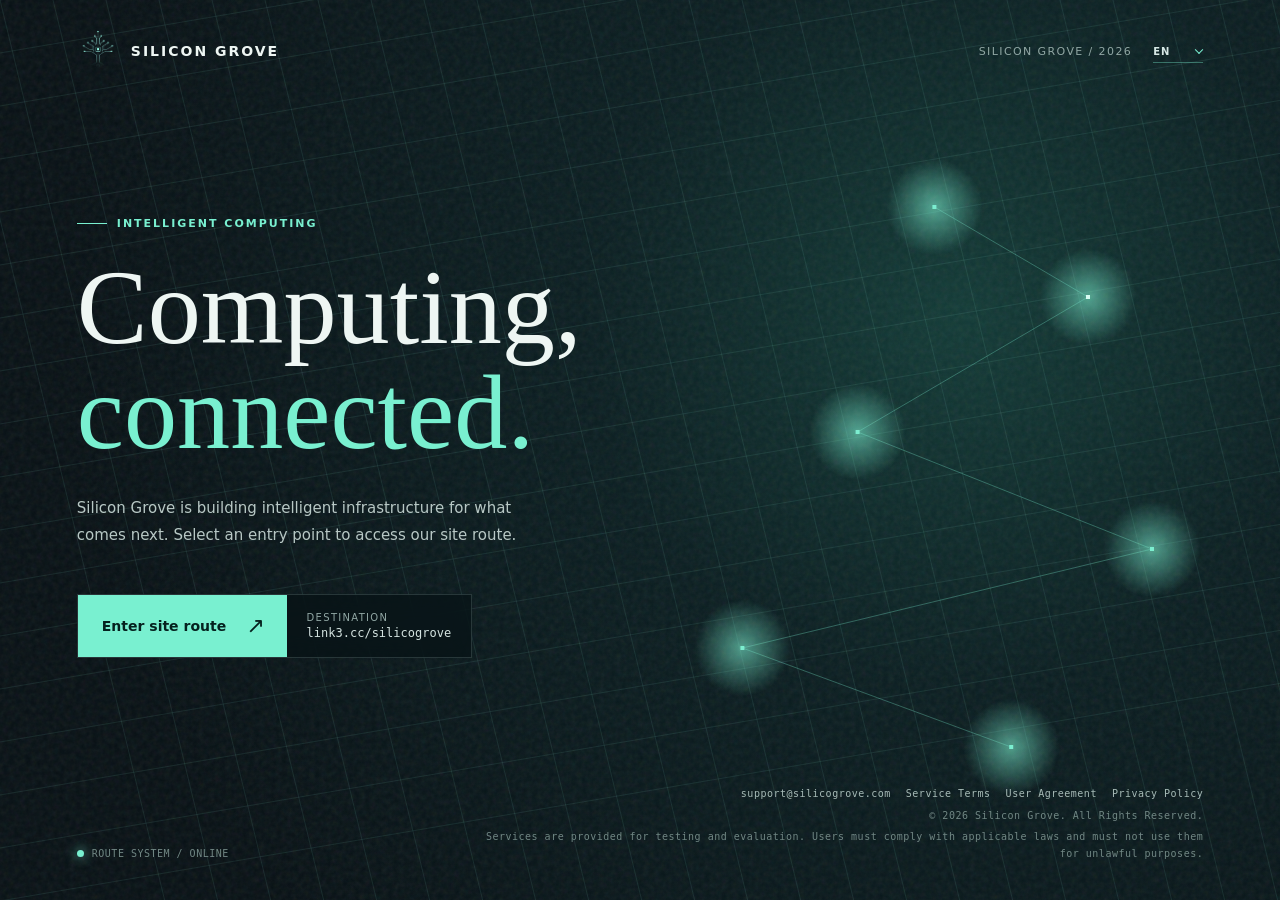
==== commit de762929: "Add standalone legal pages" ====
--- a/index.html
+++ b/index.html
@@ -158,20 +158,9 @@
       .legal p { margin: 0; }
       .legal p + p { margin-top: 4px; }
       .footer-links { margin-bottom: 5px; display: flex; flex-wrap: wrap; justify-content: flex-end; gap: 7px 15px; }
-      .footer-links a, .footer-links button { padding: 0; border: 0; color: #a7bbb7; background: none; font: inherit; letter-spacing: inherit; text-decoration: none; cursor: pointer; }
-      .footer-links a:hover, .footer-links button:hover { color: var(--aqua); }
-      .footer-links a:focus-visible, .footer-links button:focus-visible { outline: 1px solid var(--aqua); outline-offset: 4px; }
-
-      .legal-dialog { width: min(680px, calc(100vw - 36px)); max-height: min(760px, calc(100svh - 36px)); padding: 0; border: 1px solid rgba(121, 240, 208, .3); color: var(--ink); background: #0a171a; box-shadow: 0 24px 80px rgba(0, 0, 0, .55); }
-      .legal-dialog::backdrop { background: rgba(2, 8, 10, .78); backdrop-filter: blur(5px); }
-      .dialog-header { min-height: 68px; padding: 18px 20px 18px 24px; display: flex; align-items: center; justify-content: space-between; gap: 20px; border-bottom: 1px solid var(--line); }
-      .dialog-header h2 { margin: 0; font-size: 18px; font-weight: 600; }
-      .dialog-close { width: 32px; height: 32px; flex: 0 0 32px; display: grid; place-items: center; padding: 0; border: 1px solid var(--line); color: var(--ink); background: transparent; font-size: 22px; line-height: 1; cursor: pointer; }
-      .dialog-close:hover { border-color: var(--aqua); color: var(--aqua); }
-      .dialog-close:focus-visible { outline: 2px solid var(--aqua); outline-offset: 2px; }
-      .dialog-body { max-height: calc(100svh - 142px); padding: 22px 24px 28px; overflow-y: auto; color: #b8c8c5; font-size: 14px; line-height: 1.8; }
-      .dialog-body p { margin: 0 0 16px; }
-      .dialog-body p:last-child { margin-bottom: 0; }
+      .footer-links a { padding: 0; border: 0; color: #a7bbb7; background: none; font: inherit; letter-spacing: inherit; text-decoration: none; cursor: pointer; }
+      .footer-links a:hover { color: var(--aqua); }
+      .footer-links a:focus-visible { outline: 1px solid var(--aqua); outline-offset: 4px; }
 
       @media (max-width: 560px) {
         .shell { padding: 22px 22px 27px; }
@@ -186,8 +175,6 @@
         footer { align-items: flex-start; flex-direction: column; gap: 10px; }
         .legal { max-width: none; text-align: left; }
         .footer-links { justify-content: flex-start; }
-        .dialog-header { padding-left: 18px; }
-        .dialog-body { padding: 20px 18px 24px; }
       }
     </style>
   </head>
@@ -238,31 +225,25 @@
         <div class="legal">
           <nav class="footer-links" aria-label="Legal and contact">
             <a href="mailto:support@silicogrove.com">support@silicogrove.com</a>
-            <button type="button" data-legal="terms" data-i18n="terms">User Agreement</button>
-            <button type="button" data-legal="privacy" data-i18n="privacy">Privacy Policy</button>
+            <a href="/service-terms.html" data-i18n="serviceTerms">Service Terms</a>
+            <a href="/user-agreement.html" data-i18n="terms">User Agreement</a>
+            <a href="/privacy-policy.html" data-i18n="privacy">Privacy Policy</a>
           </nav>
           <p data-i18n="copyright">&copy; 2026 Silicon Grove. All Rights Reserved.</p>
           <p data-i18n="disclaimer">Services are provided for testing and evaluation. Users must comply with applicable laws and must not use them for unlawful purposes.</p>
         </div>
       </footer>
     </div>
-    <dialog class="legal-dialog" id="legal-dialog" aria-labelledby="legal-title">
-      <div class="dialog-header">
-        <h2 id="legal-title"></h2>
-        <button class="dialog-close" id="legal-close" type="button" aria-label="Close">&times;</button>
-      </div>
-      <div class="dialog-body" id="legal-body"></div>
-    </dialog>
     <script>
       const translations = {
-        en: { brand: 'SILICON GROVE', eyebrow: 'INTELLIGENT COMPUTING', headline: 'Computing,', headlineAccent: 'connected.', intro: 'Silicon Grove is building intelligent infrastructure for what comes next. Select an entry point to access our site route.', cta: 'Enter site route', destination: 'DESTINATION', status: 'ROUTE SYSTEM / ONLINE', terms: 'User Agreement', privacy: 'Privacy Policy', copyright: '© 2026 Silicon Grove. All Rights Reserved.', disclaimer: 'Services are provided for testing and evaluation. Users must comply with applicable laws and must not use them for unlawful purposes.', title: 'Silicon Grove | Intelligent Computing', description: 'Silicon Grove - a route to intelligent computing.', aria: 'Enter the Silicon Grove site route (opens in a new window)' },
-        'zh-CN': { brand: '硅碳森林', eyebrow: 'INTELLIGENT COMPUTING', headline: '连接计算的', headlineAccent: '下一种可能', intro: '硅碳森林正在构建面向未来的智能基础设施。请选择入口，进入我们的站点路由。', cta: '进入站点路由', destination: 'DESTINATION', status: 'ROUTE SYSTEM / ONLINE', terms: '用户协议', privacy: '隐私政策', copyright: '© 2026 硅碳森林。保留所有权利。', disclaimer: '本站服务仅用于测试和体验。用户须遵守所在地适用法律法规，不得将服务用于任何违法用途。', title: '硅碳森林 | Silicon Grove', description: '硅碳森林 - 面向智能计算的站点路由。', aria: '进入硅碳森林站点路由（新窗口打开）' },
-        ja: { brand: 'シリコン・グローブ', eyebrow: 'INTELLIGENT COMPUTING', headline: '計算をつなぐ、', headlineAccent: '次の可能性。', intro: 'Silicon Grove は、次代に向けたインテリジェント・インフラストラクチャを構築しています。入口を選択し、サイトルートへお進みください。', cta: 'サイトルートへ', destination: 'DESTINATION', status: 'ROUTE SYSTEM / ONLINE', terms: '利用規約', privacy: 'プライバシーポリシー', copyright: '© 2026 Silicon Grove. All Rights Reserved.', disclaimer: '本サービスはテストおよび評価目的で提供されます。適用法令を遵守し、違法な目的で使用しないでください。', title: 'Silicon Grove | インテリジェント・コンピューティング', description: 'Silicon Grove - インテリジェント・コンピューティングへのルート。', aria: 'Silicon Grove のサイトルートへ進む（新しいウィンドウで開きます）' },
-        es: { brand: 'SILICON GROVE', eyebrow: 'COMPUTACIÓN INTELIGENTE', headline: 'Conectar el', headlineAccent: 'cómputo.', intro: 'Silicon Grove construye infraestructura inteligente para el futuro. Elige un acceso para entrar a nuestra ruta del sitio.', cta: 'Entrar a la ruta', destination: 'DESTINO', status: 'SISTEMA DE RUTA / EN LÍNEA', terms: 'Acuerdo de usuario', privacy: 'Política de privacidad', copyright: '© 2026 Silicon Grove. Todos los derechos reservados.', disclaimer: 'Los servicios se ofrecen para pruebas y evaluación. Los usuarios deben cumplir las leyes aplicables y no utilizarlos con fines ilícitos.', title: 'Silicon Grove | Computación inteligente', description: 'Silicon Grove - una ruta hacia la computación inteligente.', aria: 'Entrar a la ruta del sitio de Silicon Grove (se abre en una ventana nueva)' },
-        fr: { brand: 'SILICON GROVE', eyebrow: 'INFORMATIQUE INTELLIGENTE', headline: 'Relier le', headlineAccent: 'calcul.', intro: 'Silicon Grove construit une infrastructure intelligente pour l’avenir. Sélectionnez une entrée pour accéder à notre itinéraire.', cta: 'Accéder au site', destination: 'DESTINATION', status: 'SYSTÈME DE ROUTAGE / EN LIGNE', terms: 'Conditions d’utilisation', privacy: 'Politique de confidentialité', copyright: '© 2026 Silicon Grove. Tous droits réservés.', disclaimer: 'Les services sont fournis à des fins de test et d’évaluation. Les utilisateurs doivent respecter les lois applicables et ne pas les utiliser à des fins illicites.', title: 'Silicon Grove | Informatique intelligente', description: 'Silicon Grove - une voie vers l’informatique intelligente.', aria: 'Accéder à l’itinéraire du site Silicon Grove (s’ouvre dans une nouvelle fenêtre)' },
-        ru: { brand: 'SILICON GROVE', eyebrow: 'ИНТЕЛЛЕКТУАЛЬНЫЕ ВЫЧИСЛЕНИЯ', headline: 'Соединяя', headlineAccent: 'вычисления.', intro: 'Silicon Grove создаёт интеллектуальную инфраструктуру для будущего. Выберите вход, чтобы перейти к маршруту сайта.', cta: 'Перейти к сайту', destination: 'НАЗНАЧЕНИЕ', status: 'СИСТЕМА МАРШРУТИЗАЦИИ / В СЕТИ', terms: 'Пользовательское соглашение', privacy: 'Политика конфиденциальности', copyright: '© 2026 Silicon Grove. Все права защищены.', disclaimer: 'Сервисы предоставляются для тестирования и оценки. Пользователи обязаны соблюдать применимое законодательство и не использовать их в незаконных целях.', title: 'Silicon Grove | Интеллектуальные вычисления', description: 'Silicon Grove — маршрут к интеллектуальным вычислениям.', aria: 'Перейти к маршруту сайта Silicon Grove (откроется в новом окне)' },
-        ko: { brand: '실리콘 그로브', eyebrow: 'INTELLIGENT COMPUTING', headline: '컴퓨팅을 잇는', headlineAccent: '다음 가능성.', intro: 'Silicon Grove는 미래를 위한 지능형 인프라를 구축합니다. 입구를 선택해 사이트 경로로 이동하세요.', cta: '사이트 경로로 이동', destination: 'DESTINATION', status: 'ROUTE SYSTEM / ONLINE', terms: '이용약관', privacy: '개인정보 처리방침', copyright: '© 2026 Silicon Grove. All Rights Reserved.', disclaimer: '서비스는 테스트 및 평가 목적으로 제공됩니다. 사용자는 관련 법률을 준수하고 불법적인 목적으로 사용해서는 안 됩니다.', title: 'Silicon Grove | 지능형 컴퓨팅', description: 'Silicon Grove - 지능형 컴퓨팅을 향한 경로.', aria: 'Silicon Grove 사이트 경로로 이동 (새 창에서 열림)' },
-        'zh-TW': { brand: '矽碳森林', eyebrow: 'INTELLIGENT COMPUTING', headline: '連結運算的', headlineAccent: '下一種可能', intro: '矽碳森林正在建構面向未來的智慧基礎設施。請選擇入口，進入我們的站點路由。', cta: '進入站點路由', destination: 'DESTINATION', status: 'ROUTE SYSTEM / ONLINE', terms: '使用者協議', privacy: '隱私政策', copyright: '© 2026 矽碳森林。保留所有權利。', disclaimer: '本站服務僅供測試與體驗。使用者須遵守所在地適用法律，不得將服務用於任何違法用途。', title: '矽碳森林 | Silicon Grove', description: '矽碳森林 - 面向智慧運算的站點路由。', aria: '進入矽碳森林站點路由（新視窗開啟）' }
+        en: { brand: 'SILICON GROVE', eyebrow: 'INTELLIGENT COMPUTING', headline: 'Computing,', headlineAccent: 'connected.', intro: 'Silicon Grove is building intelligent infrastructure for what comes next. Select an entry point to access our site route.', cta: 'Enter site route', destination: 'DESTINATION', status: 'ROUTE SYSTEM / ONLINE', serviceTerms: 'Service Terms', terms: 'User Agreement', privacy: 'Privacy Policy', copyright: '© 2026 Silicon Grove. All Rights Reserved.', disclaimer: 'Services are provided for testing and evaluation. Users must comply with applicable laws and must not use them for unlawful purposes.', title: 'Silicon Grove | Intelligent Computing', description: 'Silicon Grove - a route to intelligent computing.', aria: 'Enter the Silicon Grove site route (opens in a new window)' },
+        'zh-CN': { brand: '硅碳森林', eyebrow: 'INTELLIGENT COMPUTING', headline: '连接计算的', headlineAccent: '下一种可能', intro: '硅碳森林正在构建面向未来的智能基础设施。请选择入口，进入我们的站点路由。', cta: '进入站点路由', destination: 'DESTINATION', status: 'ROUTE SYSTEM / ONLINE', serviceTerms: '服务条款', terms: '用户协议', privacy: '隐私政策', copyright: '© 2026 硅碳森林。保留所有权利。', disclaimer: '本站服务仅用于测试和体验。用户须遵守所在地适用法律法规，不得将服务用于任何违法用途。', title: '硅碳森林 | Silicon Grove', description: '硅碳森林 - 面向智能计算的站点路由。', aria: '进入硅碳森林站点路由（新窗口打开）' },
+        ja: { brand: 'シリコン・グローブ', eyebrow: 'INTELLIGENT COMPUTING', headline: '計算をつなぐ、', headlineAccent: '次の可能性。', intro: 'Silicon Grove は、次代に向けたインテリジェント・インフラストラクチャを構築しています。入口を選択し、サイトルートへお進みください。', cta: 'サイトルートへ', destination: 'DESTINATION', status: 'ROUTE SYSTEM / ONLINE', serviceTerms: 'サービス利用規約', terms: '利用規約', privacy: 'プライバシーポリシー', copyright: '© 2026 Silicon Grove. All Rights Reserved.', disclaimer: '本サービスはテストおよび評価目的で提供されます。適用法令を遵守し、違法な目的で使用しないでください。', title: 'Silicon Grove | インテリジェント・コンピューティング', description: 'Silicon Grove - インテリジェント・コンピューティングへのルート。', aria: 'Silicon Grove のサイトルートへ進む（新しいウィンドウで開きます）' },
+        es: { brand: 'SILICON GROVE', eyebrow: 'COMPUTACIÓN INTELIGENTE', headline: 'Conectar el', headlineAccent: 'cómputo.', intro: 'Silicon Grove construye infraestructura inteligente para el futuro. Elige un acceso para entrar a nuestra ruta del sitio.', cta: 'Entrar a la ruta', destination: 'DESTINO', status: 'SISTEMA DE RUTA / EN LÍNEA', serviceTerms: 'Términos del servicio', terms: 'Acuerdo de usuario', privacy: 'Política de privacidad', copyright: '© 2026 Silicon Grove. Todos los derechos reservados.', disclaimer: 'Los servicios se ofrecen para pruebas y evaluación. Los usuarios deben cumplir las leyes aplicables y no utilizarlos con fines ilícitos.', title: 'Silicon Grove | Computación inteligente', description: 'Silicon Grove - una ruta hacia la computación inteligente.', aria: 'Entrar a la ruta del sitio de Silicon Grove (se abre en una ventana nueva)' },
+        fr: { brand: 'SILICON GROVE', eyebrow: 'INFORMATIQUE INTELLIGENTE', headline: 'Relier le', headlineAccent: 'calcul.', intro: 'Silicon Grove construit une infrastructure intelligente pour l’avenir. Sélectionnez une entrée pour accéder à notre itinéraire.', cta: 'Accéder au site', destination: 'DESTINATION', status: 'SYSTÈME DE ROUTAGE / EN LIGNE', serviceTerms: 'Conditions de service', terms: 'Conditions d’utilisation', privacy: 'Politique de confidentialité', copyright: '© 2026 Silicon Grove. Tous droits réservés.', disclaimer: 'Les services sont fournis à des fins de test et d’évaluation. Les utilisateurs doivent respecter les lois applicables et ne pas les utiliser à des fins illicites.', title: 'Silicon Grove | Informatique intelligente', description: 'Silicon Grove - une voie vers l’informatique intelligente.', aria: 'Accéder à l’itinéraire du site Silicon Grove (s’ouvre dans une nouvelle fenêtre)' },
+        ru: { brand: 'SILICON GROVE', eyebrow: 'ИНТЕЛЛЕКТУАЛЬНЫЕ ВЫЧИСЛЕНИЯ', headline: 'Соединяя', headlineAccent: 'вычисления.', intro: 'Silicon Grove создаёт интеллектуальную инфраструктуру для будущего. Выберите вход, чтобы перейти к маршруту сайта.', cta: 'Перейти к сайту', destination: 'НАЗНАЧЕНИЕ', status: 'СИСТЕМА МАРШРУТИЗАЦИИ / В СЕТИ', serviceTerms: 'Условия обслуживания', terms: 'Пользовательское соглашение', privacy: 'Политика конфиденциальности', copyright: '© 2026 Silicon Grove. Все права защищены.', disclaimer: 'Сервисы предоставляются для тестирования и оценки. Пользователи обязаны соблюдать применимое законодательство и не использовать их в незаконных целях.', title: 'Silicon Grove | Интеллектуальные вычисления', description: 'Silicon Grove — маршрут к интеллектуальным вычислениям.', aria: 'Перейти к маршруту сайта Silicon Grove (откроется в новом окне)' },
+        ko: { brand: '실리콘 그로브', eyebrow: 'INTELLIGENT COMPUTING', headline: '컴퓨팅을 잇는', headlineAccent: '다음 가능성.', intro: 'Silicon Grove는 미래를 위한 지능형 인프라를 구축합니다. 입구를 선택해 사이트 경로로 이동하세요.', cta: '사이트 경로로 이동', destination: 'DESTINATION', status: 'ROUTE SYSTEM / ONLINE', serviceTerms: '서비스 약관', terms: '이용약관', privacy: '개인정보 처리방침', copyright: '© 2026 Silicon Grove. All Rights Reserved.', disclaimer: '서비스는 테스트 및 평가 목적으로 제공됩니다. 사용자는 관련 법률을 준수하고 불법적인 목적으로 사용해서는 안 됩니다.', title: 'Silicon Grove | 지능형 컴퓨팅', description: 'Silicon Grove - 지능형 컴퓨팅을 향한 경로.', aria: 'Silicon Grove 사이트 경로로 이동 (새 창에서 열림)' },
+        'zh-TW': { brand: '矽碳森林', eyebrow: 'INTELLIGENT COMPUTING', headline: '連結運算的', headlineAccent: '下一種可能', intro: '矽碳森林正在建構面向未來的智慧基礎設施。請選擇入口，進入我們的站點路由。', cta: '進入站點路由', destination: 'DESTINATION', status: 'ROUTE SYSTEM / ONLINE', serviceTerms: '服務條款', terms: '使用者協議', privacy: '隱私政策', copyright: '© 2026 矽碳森林。保留所有權利。', disclaimer: '本站服務僅供測試與體驗。使用者須遵守所在地適用法律，不得將服務用於任何違法用途。', title: '矽碳森林 | Silicon Grove', description: '矽碳森林 - 面向智慧運算的站點路由。', aria: '進入矽碳森林站點路由（新視窗開啟）' }
       };
 
       const legalTranslations = {
@@ -422,27 +403,8 @@
 
       const languageSelect = document.getElementById('language');
       const routeLink = document.getElementById('route-link');
-      const legalDialog = document.getElementById('legal-dialog');
-      const legalTitle = document.getElementById('legal-title');
-      const legalBody = document.getElementById('legal-body');
-      const legalClose = document.getElementById('legal-close');
       const initialLanguage = localStorage.getItem('silicon-grove-language') || 'en';
       let currentLanguage = translations[initialLanguage] ? initialLanguage : 'en';
-      let currentLegalType = null;
-
-      function renderLegal(type) {
-        const legal = legalTranslations[currentLanguage] || legalTranslations.en;
-        const body = legal[type + 'Body'];
-        legalTitle.textContent = legal[type + 'Title'];
-        legalClose.setAttribute('aria-label', legal.close);
-        const fragment = document.createDocumentFragment();
-        body.forEach((text) => {
-          const paragraph = document.createElement('p');
-          paragraph.textContent = text;
-          fragment.appendChild(paragraph);
-        });
-        legalBody.replaceChildren(fragment);
-      }
 
       function setLanguage(language) {
         currentLanguage = translations[language] ? language : 'en';
@@ -454,22 +416,9 @@
         routeLink.setAttribute('aria-label', content.aria);
         languageSelect.value = currentLanguage;
         localStorage.setItem('silicon-grove-language', currentLanguage);
-        if (currentLegalType) renderLegal(currentLegalType);
       }
 
       languageSelect.addEventListener('change', (event) => setLanguage(event.target.value));
-      document.querySelectorAll('[data-legal]').forEach((button) => {
-        button.addEventListener('click', () => {
-          currentLegalType = button.dataset.legal;
-          renderLegal(currentLegalType);
-          legalDialog.showModal();
-        });
-      });
-      legalClose.addEventListener('click', () => legalDialog.close());
-      legalDialog.addEventListener('click', (event) => {
-        if (event.target === legalDialog) legalDialog.close();
-      });
-      legalDialog.addEventListener('close', () => { currentLegalType = null; });
       setLanguage(initialLanguage);
 
       const canvas = document.getElementById('field');
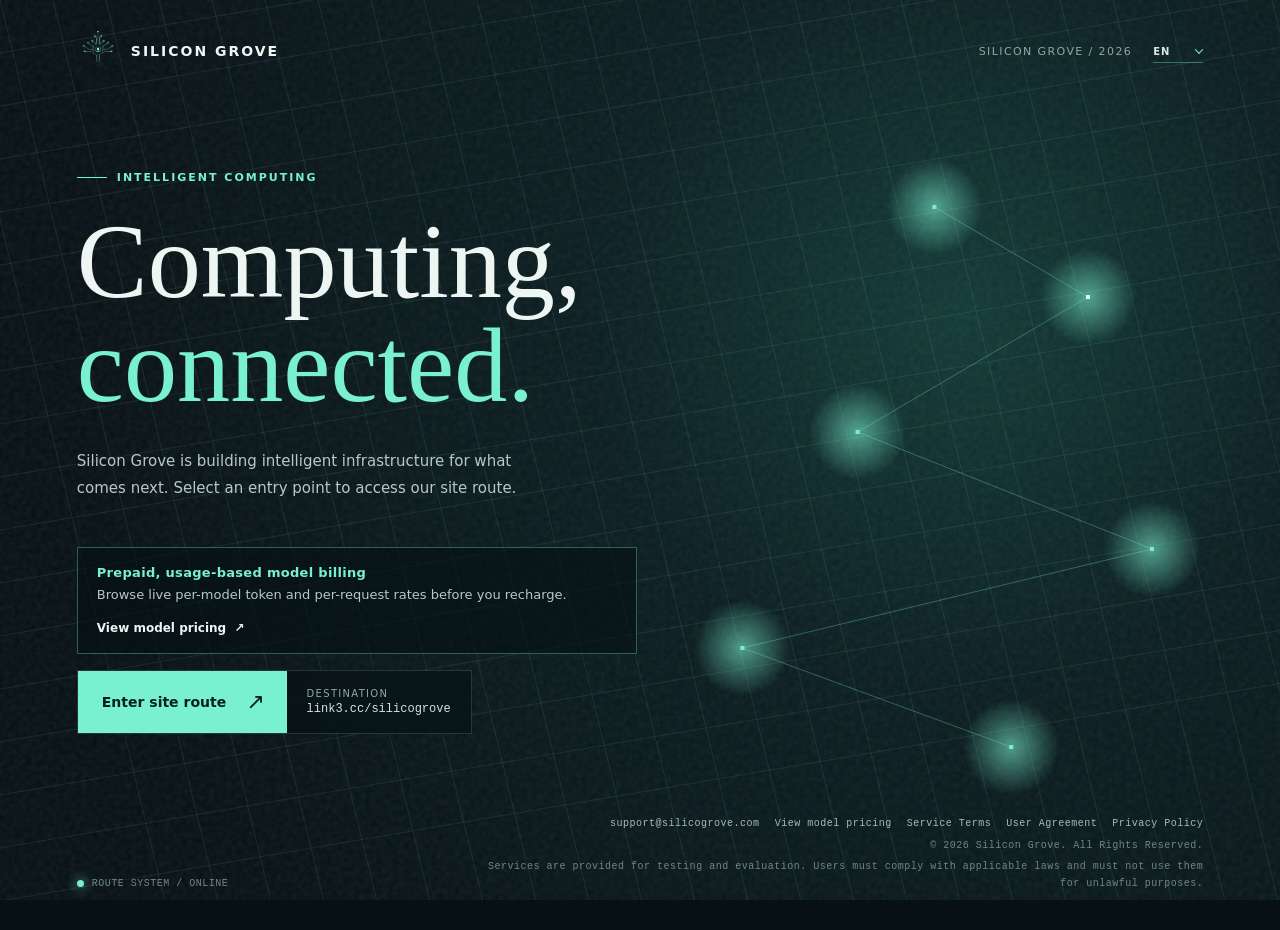
==== commit 10fce0ae: "Clarify usage-based billing" ====
--- a/index.html
+++ b/index.html
@@ -115,6 +115,19 @@
         line-height: 1.8;
       }
 
+      .pricing-entry {
+        width: min(100%, 560px);
+        margin: 0 0 16px;
+        padding: 17px 19px;
+        border: 1px solid rgba(121, 240, 208, .34);
+        background: rgba(5, 17, 20, .62);
+      }
+      .pricing-entry strong { display: block; color: var(--aqua); font-size: 13px; letter-spacing: .3px; }
+      .pricing-entry p { margin: 4px 0 11px; color: #b8c8c5; font-size: 13px; line-height: 1.65; }
+      .pricing-entry a { display: inline-flex; align-items: center; gap: 8px; color: var(--ink); font-size: 12px; font-weight: 700; text-decoration: none; }
+      .pricing-entry a:hover { color: var(--aqua); }
+      .pricing-entry a:focus-visible { outline: 2px solid var(--aqua); outline-offset: 4px; }
+
       .route {
         display: inline-flex;
         flex-wrap: wrap;
@@ -169,6 +182,7 @@
         main { padding: 9vh 0; }
         h1 { font-size: clamp(48px, 15vw, 76px); }
         .intro { margin: 25px 0 36px; font-size: 14px; }
+        .pricing-entry { margin-top: -12px; }
         .route { display: flex; width: 100%; }
         .route a { flex: 1 1 100%; justify-content: space-between; }
         .route-meta { flex: 1 1 100%; border-top: 1px solid var(--line); }
@@ -209,6 +223,11 @@
         <div class="eyebrow" data-i18n="eyebrow">INTELLIGENT COMPUTING</div>
         <h1><span data-i18n="headline">Computing,</span><span data-i18n="headlineAccent">connected.</span></h1>
         <p class="intro" data-i18n="intro">Silicon Grove is building intelligent infrastructure for what comes next. Select an entry point to access our site route.</p>
+        <aside class="pricing-entry" aria-label="Model pricing">
+          <strong data-i18n="pricingTitle">Prepaid, usage-based model billing</strong>
+          <p data-i18n="pricingDescription">Browse live per-model token and per-request rates before you recharge.</p>
+          <a href="https://ai.silicogrove.com/pricing" target="_blank" rel="noopener noreferrer"><span data-i18n="pricingCta">View model pricing</span><span aria-hidden="true">&#8599;</span></a>
+        </aside>
         <div class="route">
           <a id="route-link" href="https://link3.cc/silicogrove" target="_blank" rel="noopener noreferrer" aria-label="Enter Silicon Grove site route (opens in a new window)">
             <span data-i18n="cta">Enter site route</span><span class="arrow" aria-hidden="true">&#8599;</span>
@@ -225,6 +244,7 @@
         <div class="legal">
           <nav class="footer-links" aria-label="Legal and contact">
             <a href="mailto:support@silicogrove.com">support@silicogrove.com</a>
+            <a href="https://ai.silicogrove.com/pricing" target="_blank" rel="noopener noreferrer" data-i18n="pricingCta">View model pricing</a>
             <a href="/service-terms.html" data-i18n="serviceTerms">Service Terms</a>
             <a href="/user-agreement.html" data-i18n="terms">User Agreement</a>
             <a href="/privacy-policy.html" data-i18n="privacy">Privacy Policy</a>
@@ -236,8 +256,8 @@
     </div>
     <script>
       const translations = {
-        en: { brand: 'SILICON GROVE', eyebrow: 'INTELLIGENT COMPUTING', headline: 'Computing,', headlineAccent: 'connected.', intro: 'Silicon Grove is building intelligent infrastructure for what comes next. Select an entry point to access our site route.', cta: 'Enter site route', destination: 'DESTINATION', status: 'ROUTE SYSTEM / ONLINE', serviceTerms: 'Service Terms', terms: 'User Agreement', privacy: 'Privacy Policy', copyright: '© 2026 Silicon Grove. All Rights Reserved.', disclaimer: 'Services are provided for testing and evaluation. Users must comply with applicable laws and must not use them for unlawful purposes.', title: 'Silicon Grove | Intelligent Computing', description: 'Silicon Grove - a route to intelligent computing.', aria: 'Enter the Silicon Grove site route (opens in a new window)' },
-        'zh-CN': { brand: '硅碳森林', eyebrow: 'INTELLIGENT COMPUTING', headline: '连接计算的', headlineAccent: '下一种可能', intro: '硅碳森林正在构建面向未来的智能基础设施。请选择入口，进入我们的站点路由。', cta: '进入站点路由', destination: 'DESTINATION', status: 'ROUTE SYSTEM / ONLINE', serviceTerms: '服务条款', terms: '用户协议', privacy: '隐私政策', copyright: '© 2026 硅碳森林。保留所有权利。', disclaimer: '本站服务仅用于测试和体验。用户须遵守所在地适用法律法规，不得将服务用于任何违法用途。', title: '硅碳森林 | Silicon Grove', description: '硅碳森林 - 面向智能计算的站点路由。', aria: '进入硅碳森林站点路由（新窗口打开）' },
+        en: { brand: 'SILICON GROVE', eyebrow: 'INTELLIGENT COMPUTING', headline: 'Computing,', headlineAccent: 'connected.', intro: 'Silicon Grove is building intelligent infrastructure for what comes next. Select an entry point to access our site route.', pricingTitle: 'Prepaid, usage-based model billing', pricingDescription: 'Browse live per-model token and per-request rates before you recharge.', pricingCta: 'View model pricing', cta: 'Enter site route', destination: 'DESTINATION', status: 'ROUTE SYSTEM / ONLINE', serviceTerms: 'Service Terms', terms: 'User Agreement', privacy: 'Privacy Policy', copyright: '© 2026 Silicon Grove. All Rights Reserved.', disclaimer: 'Services are provided for testing and evaluation. Users must comply with applicable laws and must not use them for unlawful purposes.', title: 'Silicon Grove | Intelligent Computing', description: 'Silicon Grove - a route to intelligent computing.', aria: 'Enter the Silicon Grove site route (opens in a new window)' },
+        'zh-CN': { brand: '硅碳森林', eyebrow: 'INTELLIGENT COMPUTING', headline: '连接计算的', headlineAccent: '下一种可能', intro: '硅碳森林正在构建面向未来的智能基础设施。请选择入口，进入我们的站点路由。', pricingTitle: '先充值，按模型实际用量计费', pricingDescription: '购买前可查看每个模型按 Token 或按次计费的实时价格。', pricingCta: '查看模型定价', cta: '进入站点路由', destination: 'DESTINATION', status: 'ROUTE SYSTEM / ONLINE', serviceTerms: '服务条款', terms: '用户协议', privacy: '隐私政策', copyright: '© 2026 硅碳森林。保留所有权利。', disclaimer: '本站服务仅用于测试和体验。用户须遵守所在地适用法律法规，不得将服务用于任何违法用途。', title: '硅碳森林 | Silicon Grove', description: '硅碳森林 - 面向智能计算的站点路由。', aria: '进入硅碳森林站点路由（新窗口打开）' },
         ja: { brand: 'シリコン・グローブ', eyebrow: 'INTELLIGENT COMPUTING', headline: '計算をつなぐ、', headlineAccent: '次の可能性。', intro: 'Silicon Grove は、次代に向けたインテリジェント・インフラストラクチャを構築しています。入口を選択し、サイトルートへお進みください。', cta: 'サイトルートへ', destination: 'DESTINATION', status: 'ROUTE SYSTEM / ONLINE', serviceTerms: 'サービス利用規約', terms: '利用規約', privacy: 'プライバシーポリシー', copyright: '© 2026 Silicon Grove. All Rights Reserved.', disclaimer: '本サービスはテストおよび評価目的で提供されます。適用法令を遵守し、違法な目的で使用しないでください。', title: 'Silicon Grove | インテリジェント・コンピューティング', description: 'Silicon Grove - インテリジェント・コンピューティングへのルート。', aria: 'Silicon Grove のサイトルートへ進む（新しいウィンドウで開きます）' },
         es: { brand: 'SILICON GROVE', eyebrow: 'COMPUTACIÓN INTELIGENTE', headline: 'Conectar el', headlineAccent: 'cómputo.', intro: 'Silicon Grove construye infraestructura inteligente para el futuro. Elige un acceso para entrar a nuestra ruta del sitio.', cta: 'Entrar a la ruta', destination: 'DESTINO', status: 'SISTEMA DE RUTA / EN LÍNEA', serviceTerms: 'Términos del servicio', terms: 'Acuerdo de usuario', privacy: 'Política de privacidad', copyright: '© 2026 Silicon Grove. Todos los derechos reservados.', disclaimer: 'Los servicios se ofrecen para pruebas y evaluación. Los usuarios deben cumplir las leyes aplicables y no utilizarlos con fines ilícitos.', title: 'Silicon Grove | Computación inteligente', description: 'Silicon Grove - una ruta hacia la computación inteligente.', aria: 'Entrar a la ruta del sitio de Silicon Grove (se abre en una ventana nueva)' },
         fr: { brand: 'SILICON GROVE', eyebrow: 'INFORMATIQUE INTELLIGENTE', headline: 'Relier le', headlineAccent: 'calcul.', intro: 'Silicon Grove construit une infrastructure intelligente pour l’avenir. Sélectionnez une entrée pour accéder à notre itinéraire.', cta: 'Accéder au site', destination: 'DESTINATION', status: 'SYSTÈME DE ROUTAGE / EN LIGNE', serviceTerms: 'Conditions de service', terms: 'Conditions d’utilisation', privacy: 'Politique de confidentialité', copyright: '© 2026 Silicon Grove. Tous droits réservés.', disclaimer: 'Les services sont fournis à des fins de test et d’évaluation. Les utilisateurs doivent respecter les lois applicables et ne pas les utiliser à des fins illicites.', title: 'Silicon Grove | Informatique intelligente', description: 'Silicon Grove - une voie vers l’informatique intelligente.', aria: 'Accéder à l’itinéraire du site Silicon Grove (s’ouvre dans une nouvelle fenêtre)' },
@@ -412,7 +432,9 @@
         document.documentElement.lang = currentLanguage;
         document.title = content.title;
         document.querySelector('meta[name="description"]').content = content.description;
-        document.querySelectorAll('[data-i18n]').forEach((element) => { element.textContent = content[element.dataset.i18n]; });
+        document.querySelectorAll('[data-i18n]').forEach((element) => {
+          element.textContent = content[element.dataset.i18n] ?? translations.en[element.dataset.i18n];
+        });
         routeLink.setAttribute('aria-label', content.aria);
         languageSelect.value = currentLanguage;
         localStorage.setItem('silicon-grove-language', currentLanguage);
